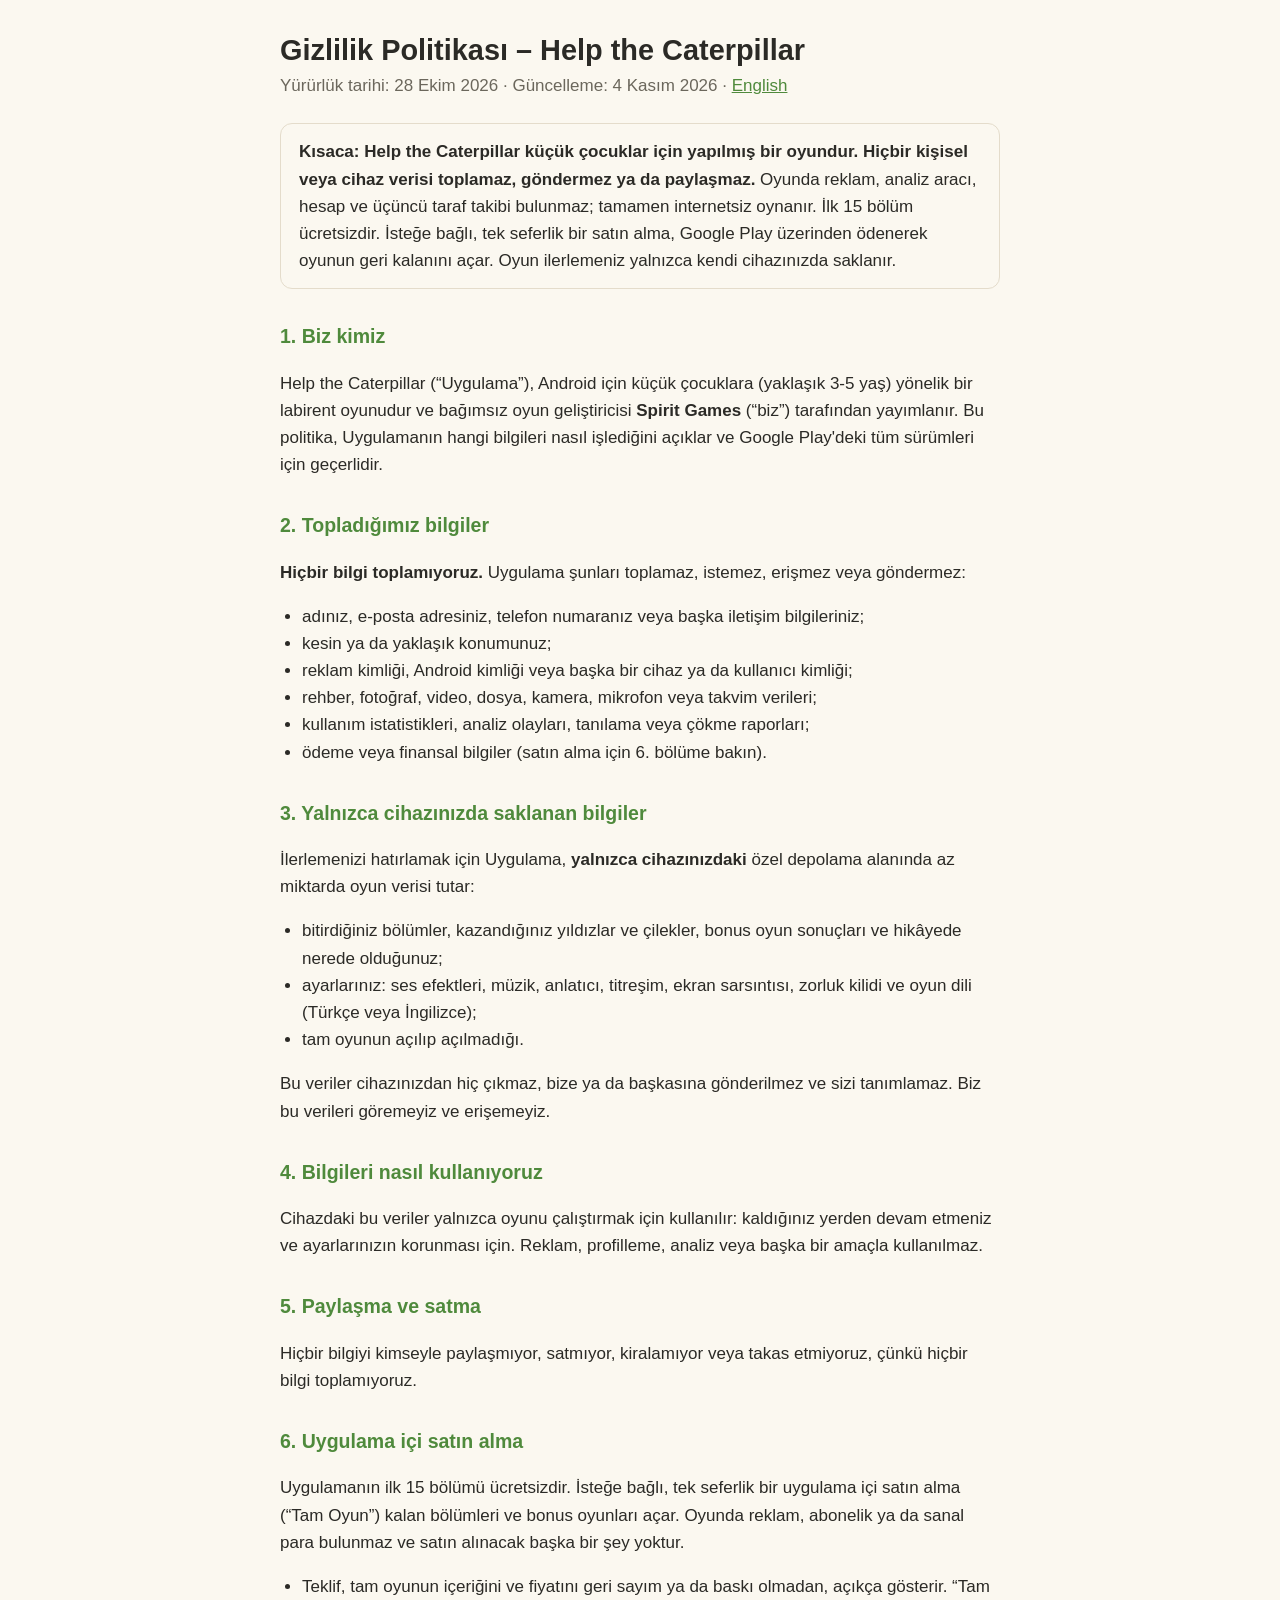
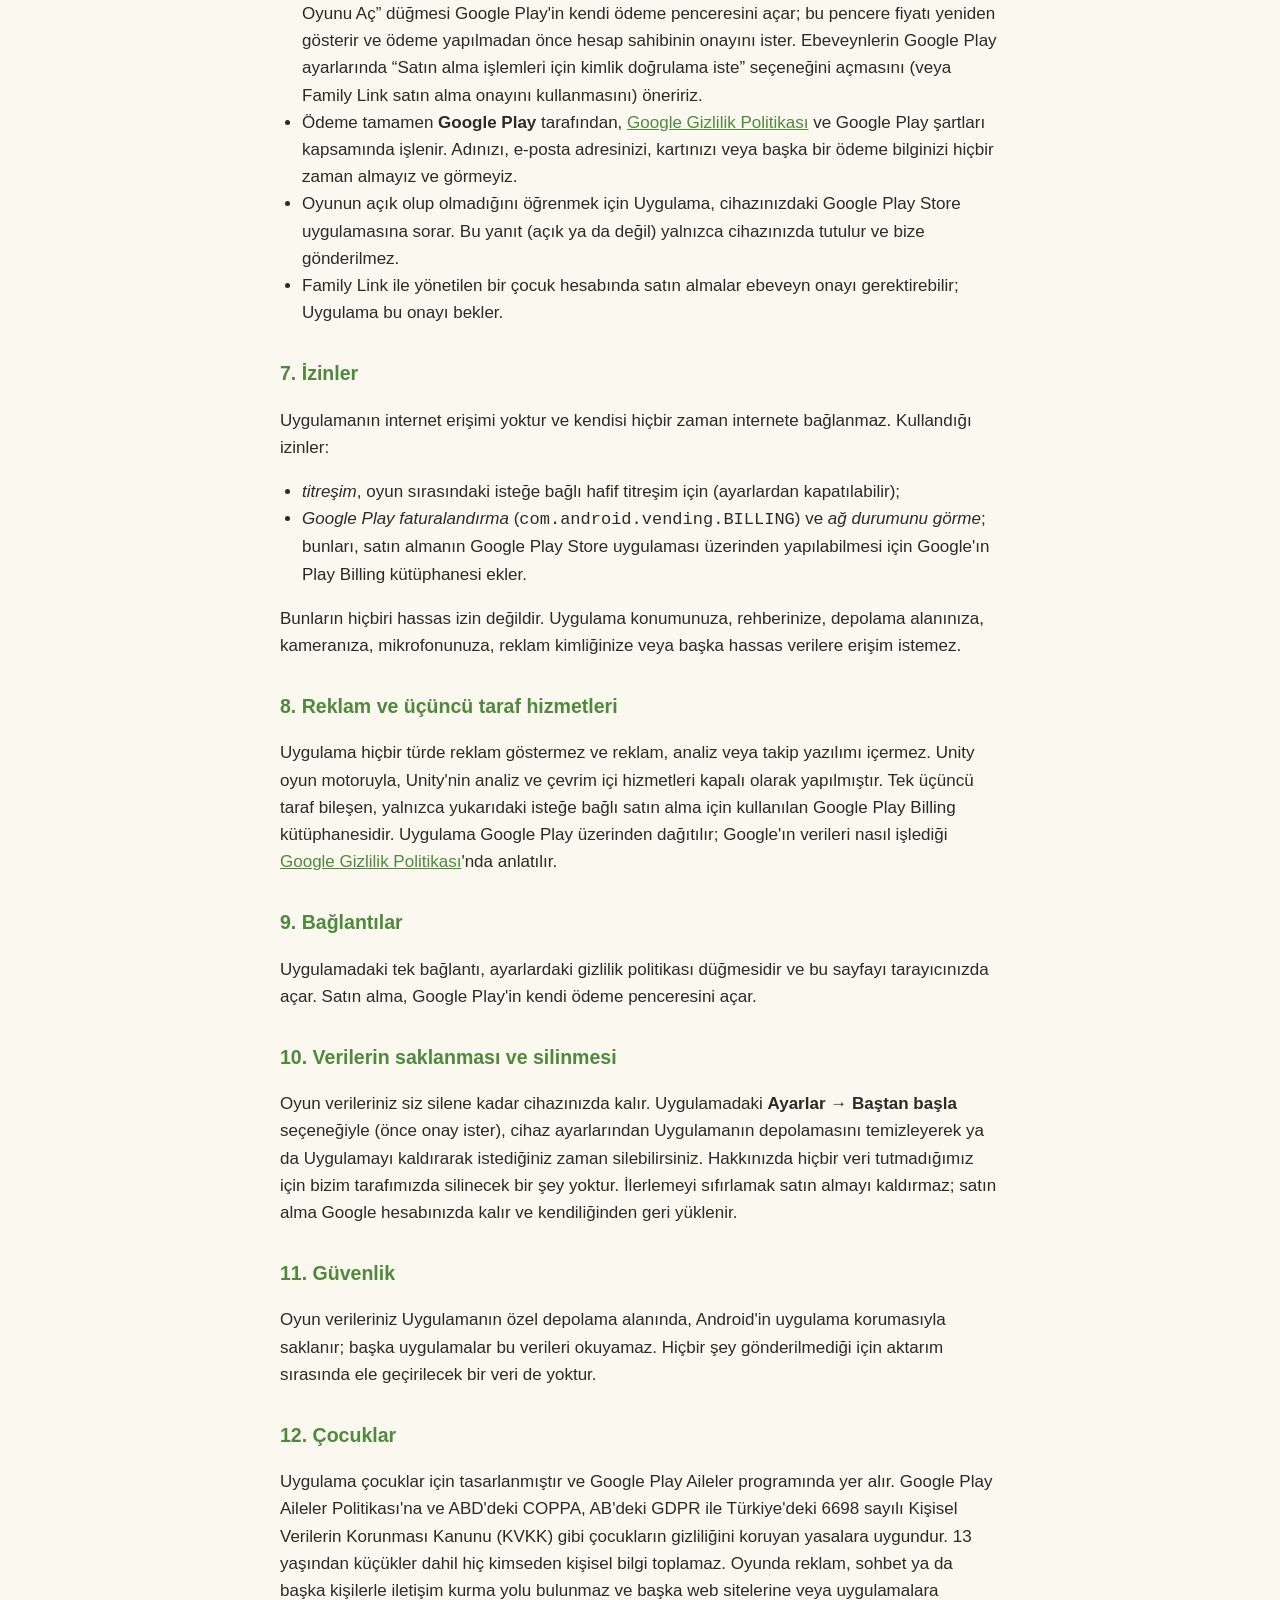
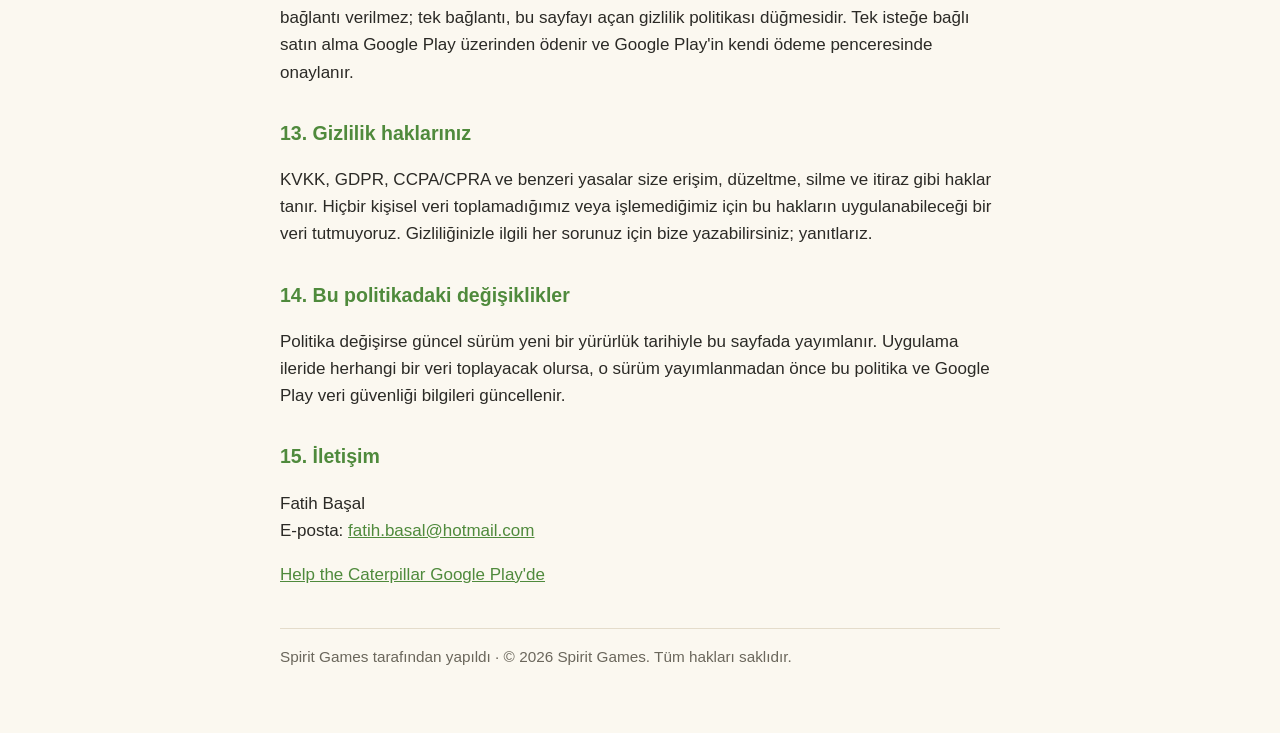
==== tr/index.html @ 826018d6 "Privacy policy: Turkish version (/tr/), game language setting, ages 3 to 5, search and share tags" ====
<!doctype html>
<html lang="tr">
<head>
<meta charset="utf-8">
<meta name="viewport" content="width=device-width, initial-scale=1">
<title>Gizlilik Politikası | Help the Caterpillar Labirent Oyunu</title>
<meta name="description" content="Help the Caterpillar gizlilik politikası: 3-5 yaş çocuklar için internetsiz labirent oyunu. Oyun kişisel veri toplamaz, reklam göstermez, hesap istemez.">
<link rel="canonical" href="https://fatihbasal.github.io/help-the-caterpillar/tr/">
<link rel="alternate" hreflang="en" href="https://fatihbasal.github.io/help-the-caterpillar/">
<link rel="alternate" hreflang="tr" href="https://fatihbasal.github.io/help-the-caterpillar/tr/">
<link rel="alternate" hreflang="x-default" href="https://fatihbasal.github.io/help-the-caterpillar/">
<meta property="og:type" content="website">
<meta property="og:locale" content="tr_TR">
<meta property="og:title" content="Help the Caterpillar: küçük çocuklar için sakin bir labirent oyunu">
<meta property="og:description" content="Tırtıl Pip'i bahçe labirentlerinde gezdir. Okul öncesi çocuklar için, internetsiz oynanır ve veri toplamaz.">
<meta property="og:url" content="https://fatihbasal.github.io/help-the-caterpillar/tr/">
<meta property="og:image" content="https://fatihbasal.github.io/help-the-caterpillar/og.png">
<meta name="twitter:card" content="summary_large_image">
<style>
  :root { --bg: #fbf8f0; --fg: #2b2a26; --soft: #6b675c; --line: #e4dccb; --accent: #4f8a3c; }
  @media (prefers-color-scheme: dark) {
    :root { --bg: #1c1d1a; --fg: #ece8dc; --soft: #a9a493; --line: #34352f; --accent: #8cc56f; }
  }
  body { margin: 0; background: var(--bg); color: var(--fg);
         font: 17px/1.6 -apple-system, "Segoe UI", Roboto, Helvetica, Arial, sans-serif; }
  main { max-width: 720px; margin: 0 auto; padding: 32px 16px 64px; }
  h1 { font-size: 1.7em; line-height: 1.25; margin: 0 0 4px; }
  h2 { font-size: 1.15em; margin: 32px 0 8px; color: var(--accent); }
  .meta { color: var(--soft); margin: 0 0 24px; }
  .summary { border: 1px solid var(--line); border-radius: 12px; padding: 14px 18px; }
  ul { padding-left: 22px; }
  a { color: var(--accent); }
  footer { margin-top: 40px; border-top: 1px solid var(--line); padding-top: 16px; color: var(--soft); font-size: 0.9em; }
</style>
</head>
<body>
<main>
  <h1>Gizlilik Politikası &ndash; Help the Caterpillar</h1>
  <p class="meta">Yürürlük tarihi: 28 Ekim 2026 &middot; Güncelleme: 4 Kasım 2026 &middot;
  <a href="../" hreflang="en" lang="en">English</a></p>

  <p class="summary"><strong>Kısaca: Help the Caterpillar küçük çocuklar için yapılmış bir oyundur.
  Hiçbir kişisel veya cihaz verisi toplamaz, göndermez ya da paylaşmaz.</strong> Oyunda reklam,
  analiz aracı, hesap ve üçüncü taraf takibi bulunmaz; tamamen internetsiz oynanır. İlk 15 bölüm
  ücretsizdir. İsteğe bağlı, tek seferlik bir satın alma, Google Play üzerinden ödenerek oyunun
  geri kalanını açar. Oyun ilerlemeniz yalnızca kendi cihazınızda saklanır.</p>

  <h2>1. Biz kimiz</h2>
  <p>Help the Caterpillar (&ldquo;Uygulama&rdquo;), Android için küçük çocuklara (yaklaşık 3-5 yaş)
  yönelik bir labirent oyunudur ve bağımsız oyun geliştiricisi <strong>Spirit Games</strong>
  (&ldquo;biz&rdquo;) tarafından yayımlanır. Bu politika, Uygulamanın hangi bilgileri nasıl
  işlediğini açıklar ve Google Play'deki tüm sürümleri için geçerlidir.</p>

  <h2>2. Topladığımız bilgiler</h2>
  <p><strong>Hiçbir bilgi toplamıyoruz.</strong> Uygulama şunları toplamaz, istemez, erişmez veya göndermez:</p>
  <ul>
    <li>adınız, e-posta adresiniz, telefon numaranız veya başka iletişim bilgileriniz;</li>
    <li>kesin ya da yaklaşık konumunuz;</li>
    <li>reklam kimliği, Android kimliği veya başka bir cihaz ya da kullanıcı kimliği;</li>
    <li>rehber, fotoğraf, video, dosya, kamera, mikrofon veya takvim verileri;</li>
    <li>kullanım istatistikleri, analiz olayları, tanılama veya çökme raporları;</li>
    <li>ödeme veya finansal bilgiler (satın alma için 6. bölüme bakın).</li>
  </ul>

  <h2>3. Yalnızca cihazınızda saklanan bilgiler</h2>
  <p>İlerlemenizi hatırlamak için Uygulama, <strong>yalnızca cihazınızdaki</strong> özel
  depolama alanında az miktarda oyun verisi tutar:</p>
  <ul>
    <li>bitirdiğiniz bölümler, kazandığınız yıldızlar ve çilekler, bonus oyun sonuçları ve hikâyede nerede olduğunuz;</li>
    <li>ayarlarınız: ses efektleri, müzik, anlatıcı, titreşim, ekran sarsıntısı, zorluk kilidi ve oyun dili (Türkçe veya İngilizce);</li>
    <li>tam oyunun açılıp açılmadığı.</li>
  </ul>
  <p>Bu veriler cihazınızdan hiç çıkmaz, bize ya da başkasına gönderilmez ve sizi tanımlamaz.
  Biz bu verileri göremeyiz ve erişemeyiz.</p>

  <h2>4. Bilgileri nasıl kullanıyoruz</h2>
  <p>Cihazdaki bu veriler yalnızca oyunu çalıştırmak için kullanılır: kaldığınız yerden devam
  etmeniz ve ayarlarınızın korunması için. Reklam, profilleme, analiz veya başka bir amaçla kullanılmaz.</p>

  <h2>5. Paylaşma ve satma</h2>
  <p>Hiçbir bilgiyi kimseyle paylaşmıyor, satmıyor, kiralamıyor veya takas etmiyoruz, çünkü hiçbir bilgi toplamıyoruz.</p>

  <h2>6. Uygulama içi satın alma</h2>
  <p>Uygulamanın ilk 15 bölümü ücretsizdir. İsteğe bağlı, tek seferlik bir uygulama içi satın alma
  (&ldquo;Tam Oyun&rdquo;) kalan bölümleri ve bonus oyunları açar. Oyunda reklam, abonelik ya da sanal
  para bulunmaz ve satın alınacak başka bir şey yoktur.</p>
  <ul>
    <li>Teklif, tam oyunun içeriğini ve fiyatını geri sayım ya da baskı olmadan, açıkça gösterir.
    &ldquo;Tam Oyunu Aç&rdquo; düğmesi Google Play'in kendi ödeme penceresini açar; bu pencere fiyatı
    yeniden gösterir ve ödeme yapılmadan önce hesap sahibinin onayını ister. Ebeveynlerin Google Play
    ayarlarında &ldquo;Satın alma işlemleri için kimlik doğrulama iste&rdquo; seçeneğini açmasını
    (veya Family Link satın alma onayını kullanmasını) öneririz.</li>
    <li>Ödeme tamamen <strong>Google Play</strong> tarafından,
    <a href="https://policies.google.com/privacy?hl=tr">Google Gizlilik Politikası</a> ve Google Play
    şartları kapsamında işlenir. Adınızı, e-posta adresinizi, kartınızı veya başka bir ödeme
    bilginizi hiçbir zaman almayız ve görmeyiz.</li>
    <li>Oyunun açık olup olmadığını öğrenmek için Uygulama, cihazınızdaki Google Play Store
    uygulamasına sorar. Bu yanıt (açık ya da değil) yalnızca cihazınızda tutulur ve bize gönderilmez.</li>
    <li>Family Link ile yönetilen bir çocuk hesabında satın almalar ebeveyn onayı gerektirebilir; Uygulama bu onayı bekler.</li>
  </ul>

  <h2>7. İzinler</h2>
  <p>Uygulamanın internet erişimi yoktur ve kendisi hiçbir zaman internete bağlanmaz. Kullandığı izinler:</p>
  <ul>
    <li><em>titreşim</em>, oyun sırasındaki isteğe bağlı hafif titreşim için (ayarlardan kapatılabilir);</li>
    <li><em>Google Play faturalandırma</em> (<code>com.android.vending.BILLING</code>) ve <em>ağ durumunu
    görme</em>; bunları, satın almanın Google Play Store uygulaması üzerinden yapılabilmesi için Google'ın
    Play Billing kütüphanesi ekler.</li>
  </ul>
  <p>Bunların hiçbiri hassas izin değildir. Uygulama konumunuza, rehberinize, depolama alanınıza,
  kameranıza, mikrofonunuza, reklam kimliğinize veya başka hassas verilere erişim istemez.</p>

  <h2>8. Reklam ve üçüncü taraf hizmetleri</h2>
  <p>Uygulama hiçbir türde reklam göstermez ve reklam, analiz veya takip yazılımı içermez. Unity oyun
  motoruyla, Unity'nin analiz ve çevrim içi hizmetleri kapalı olarak yapılmıştır. Tek üçüncü taraf
  bileşen, yalnızca yukarıdaki isteğe bağlı satın alma için kullanılan Google Play Billing
  kütüphanesidir. Uygulama Google Play üzerinden dağıtılır; Google'ın verileri nasıl işlediği
  <a href="https://policies.google.com/privacy?hl=tr">Google Gizlilik Politikası</a>'nda anlatılır.</p>

  <h2>9. Bağlantılar</h2>
  <p>Uygulamadaki tek bağlantı, ayarlardaki gizlilik politikası düğmesidir ve bu sayfayı tarayıcınızda
  açar. Satın alma, Google Play'in kendi ödeme penceresini açar.</p>

  <h2>10. Verilerin saklanması ve silinmesi</h2>
  <p>Oyun verileriniz siz silene kadar cihazınızda kalır. Uygulamadaki <strong>Ayarlar &rarr; Baştan
  başla</strong> seçeneğiyle (önce onay ister), cihaz ayarlarından Uygulamanın depolamasını temizleyerek
  ya da Uygulamayı kaldırarak istediğiniz zaman silebilirsiniz. Hakkınızda hiçbir veri tutmadığımız
  için bizim tarafımızda silinecek bir şey yoktur. İlerlemeyi sıfırlamak satın almayı kaldırmaz;
  satın alma Google hesabınızda kalır ve kendiliğinden geri yüklenir.</p>

  <h2>11. Güvenlik</h2>
  <p>Oyun verileriniz Uygulamanın özel depolama alanında, Android'in uygulama korumasıyla saklanır;
  başka uygulamalar bu verileri okuyamaz. Hiçbir şey gönderilmediği için aktarım sırasında ele
  geçirilecek bir veri de yoktur.</p>

  <h2>12. Çocuklar</h2>
  <p>Uygulama çocuklar için tasarlanmıştır ve Google Play Aileler programında yer alır. Google Play
  Aileler Politikası'na ve ABD'deki COPPA, AB'deki GDPR ile Türkiye'deki 6698 sayılı Kişisel Verilerin
  Korunması Kanunu (KVKK) gibi çocukların gizliliğini koruyan yasalara uygundur. 13 yaşından
  küçükler dahil hiç kimseden kişisel bilgi toplamaz. Oyunda reklam, sohbet ya da başka kişilerle
  iletişim kurma yolu bulunmaz ve başka web sitelerine veya uygulamalara bağlantı verilmez; tek
  bağlantı, bu sayfayı açan gizlilik politikası düğmesidir. Tek isteğe bağlı satın alma Google Play
  üzerinden ödenir ve Google Play'in kendi ödeme penceresinde onaylanır.</p>

  <h2>13. Gizlilik haklarınız</h2>
  <p>KVKK, GDPR, CCPA/CPRA ve benzeri yasalar size erişim, düzeltme, silme ve itiraz gibi haklar tanır.
  Hiçbir kişisel veri toplamadığımız veya işlemediğimiz için bu hakların uygulanabileceği bir veri
  tutmuyoruz. Gizliliğinizle ilgili her sorunuz için bize yazabilirsiniz; yanıtlarız.</p>

  <h2>14. Bu politikadaki değişiklikler</h2>
  <p>Politika değişirse güncel sürüm yeni bir yürürlük tarihiyle bu sayfada yayımlanır. Uygulama
  ileride herhangi bir veri toplayacak olursa, o sürüm yayımlanmadan önce bu politika ve Google Play
  veri güvenliği bilgileri güncellenir.</p>

  <h2>15. İletişim</h2>
  <p>Fatih Ba&#351;al<br>
  E-posta: <a href="mailto:fatih.basal@hotmail.com">fatih.basal@hotmail.com</a></p>

  <p><a href="https://play.google.com/store/apps/details?id=com.caterpillar.labirent&amp;hl=tr">Help the Caterpillar Google Play'de</a></p>

  <footer>Spirit Games tarafından yapıldı &middot; &copy; 2026 Spirit Games. Tüm hakları saklıdır.</footer>
</main>
</body>
</html>
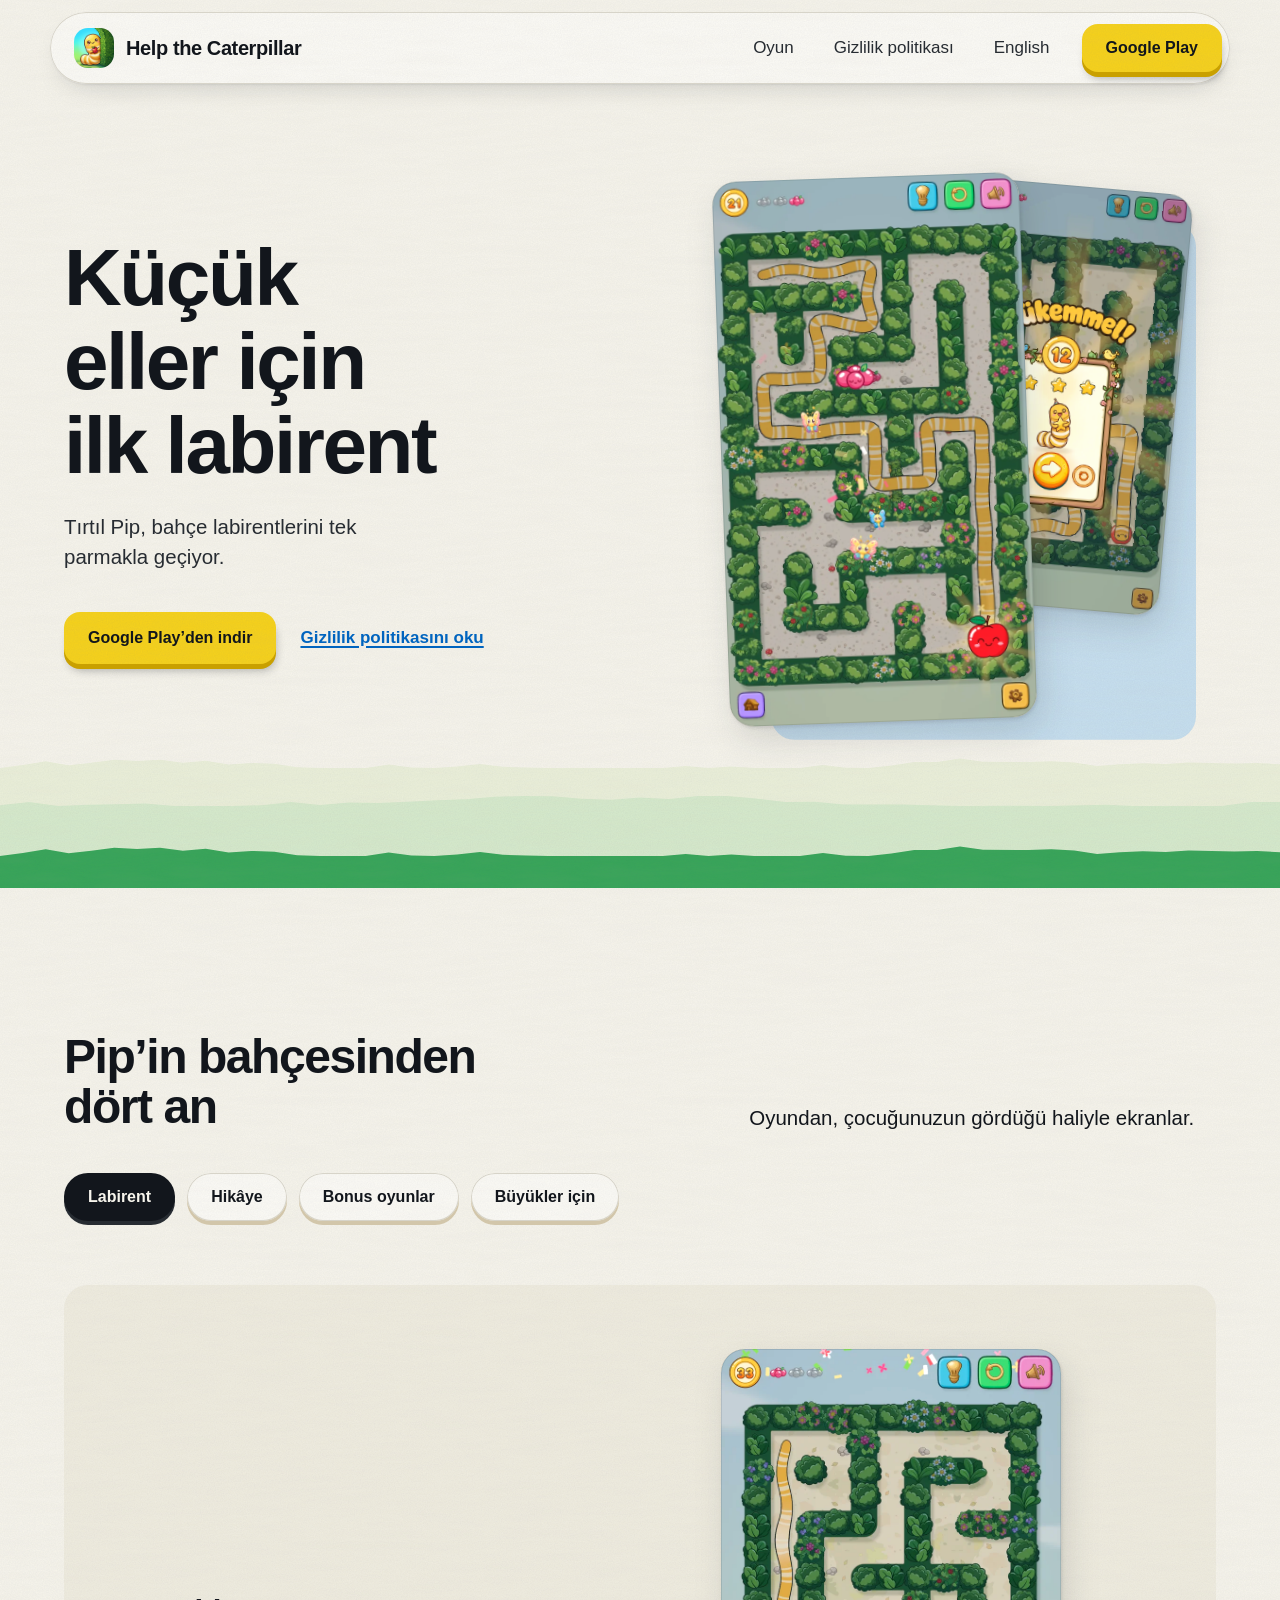
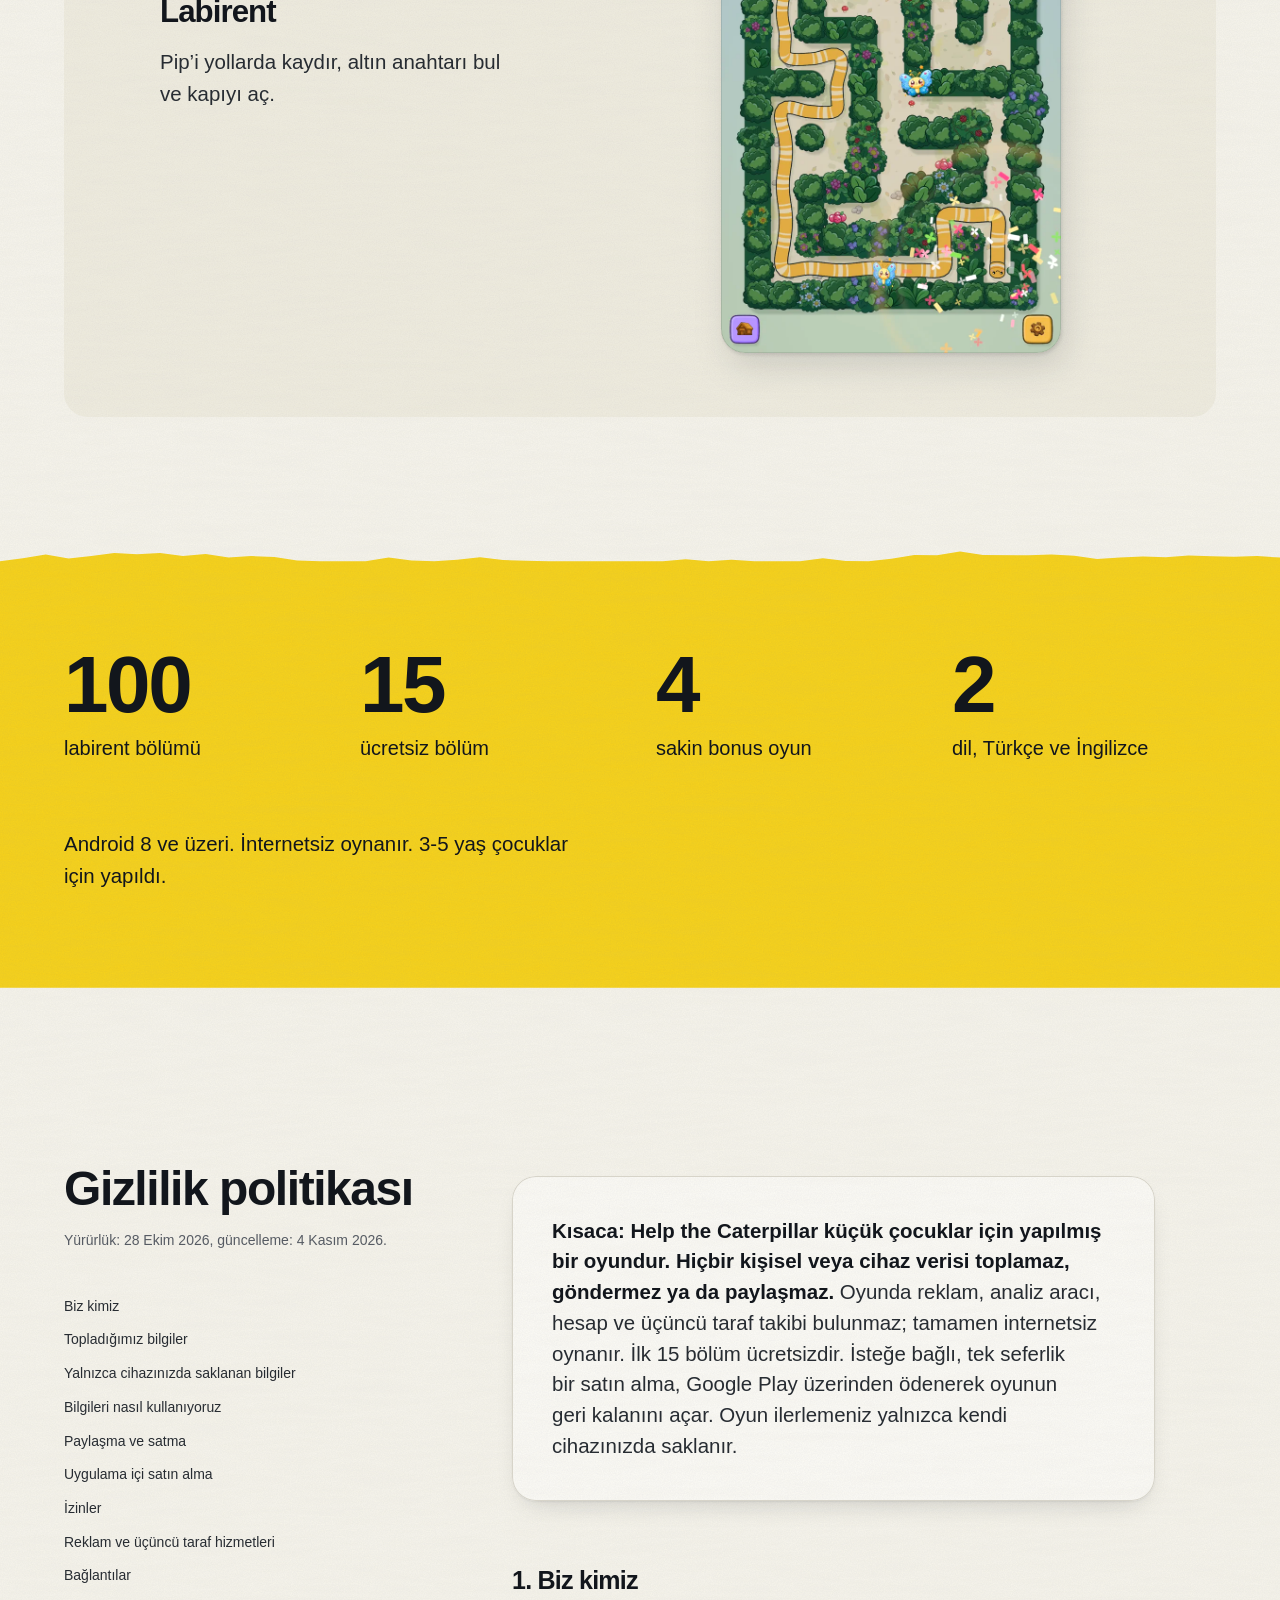
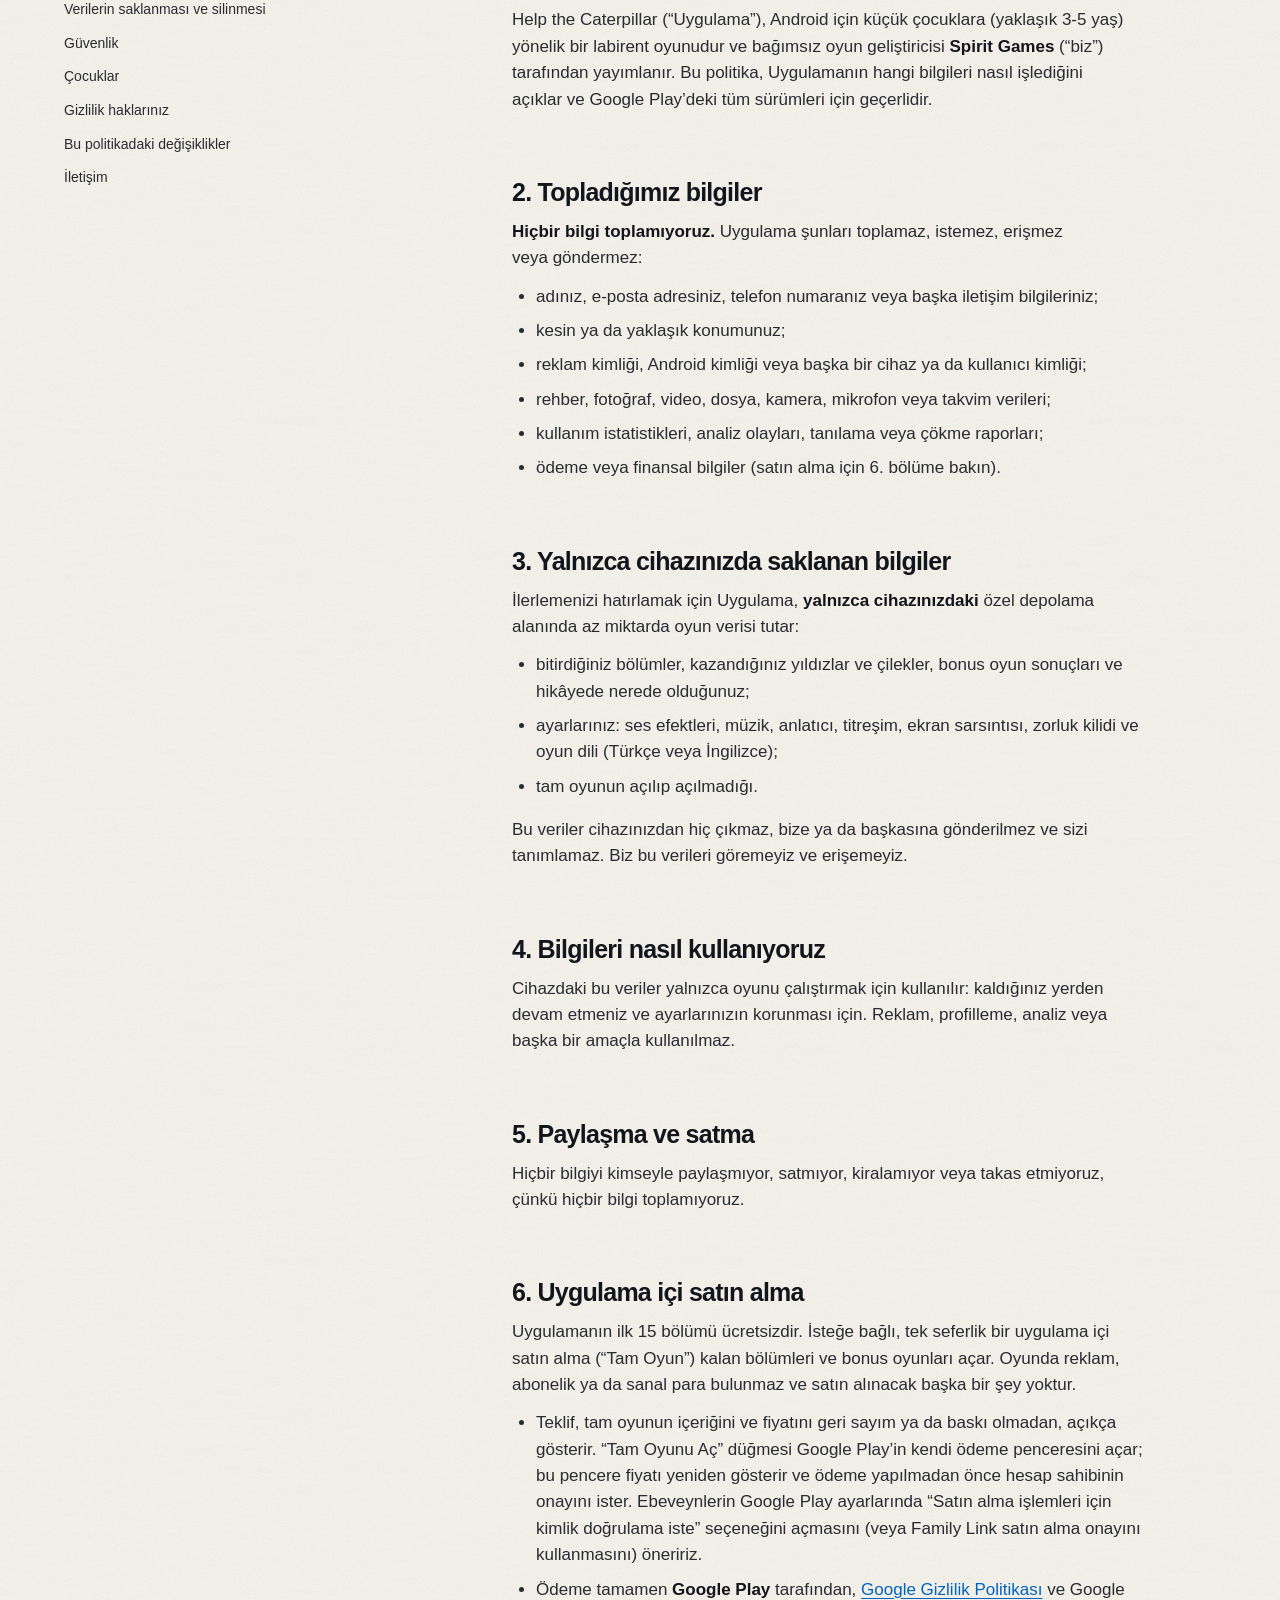
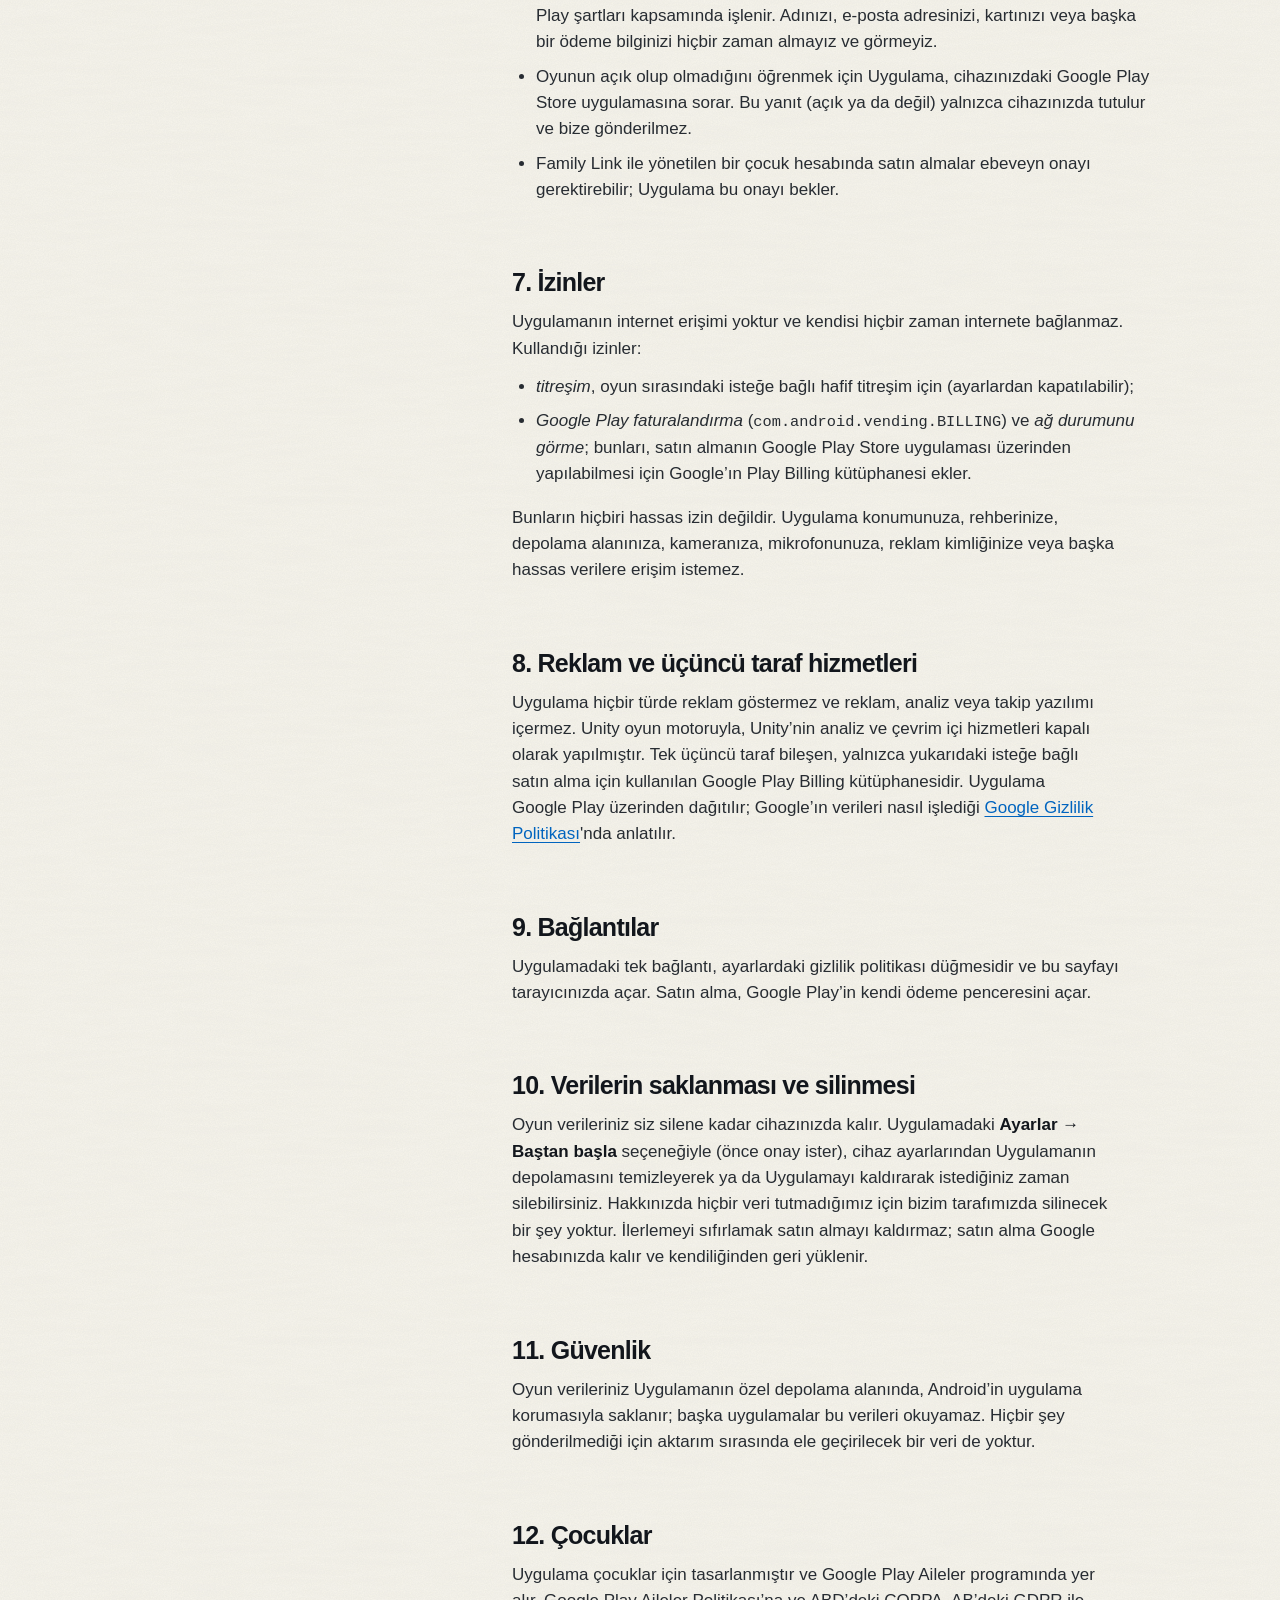
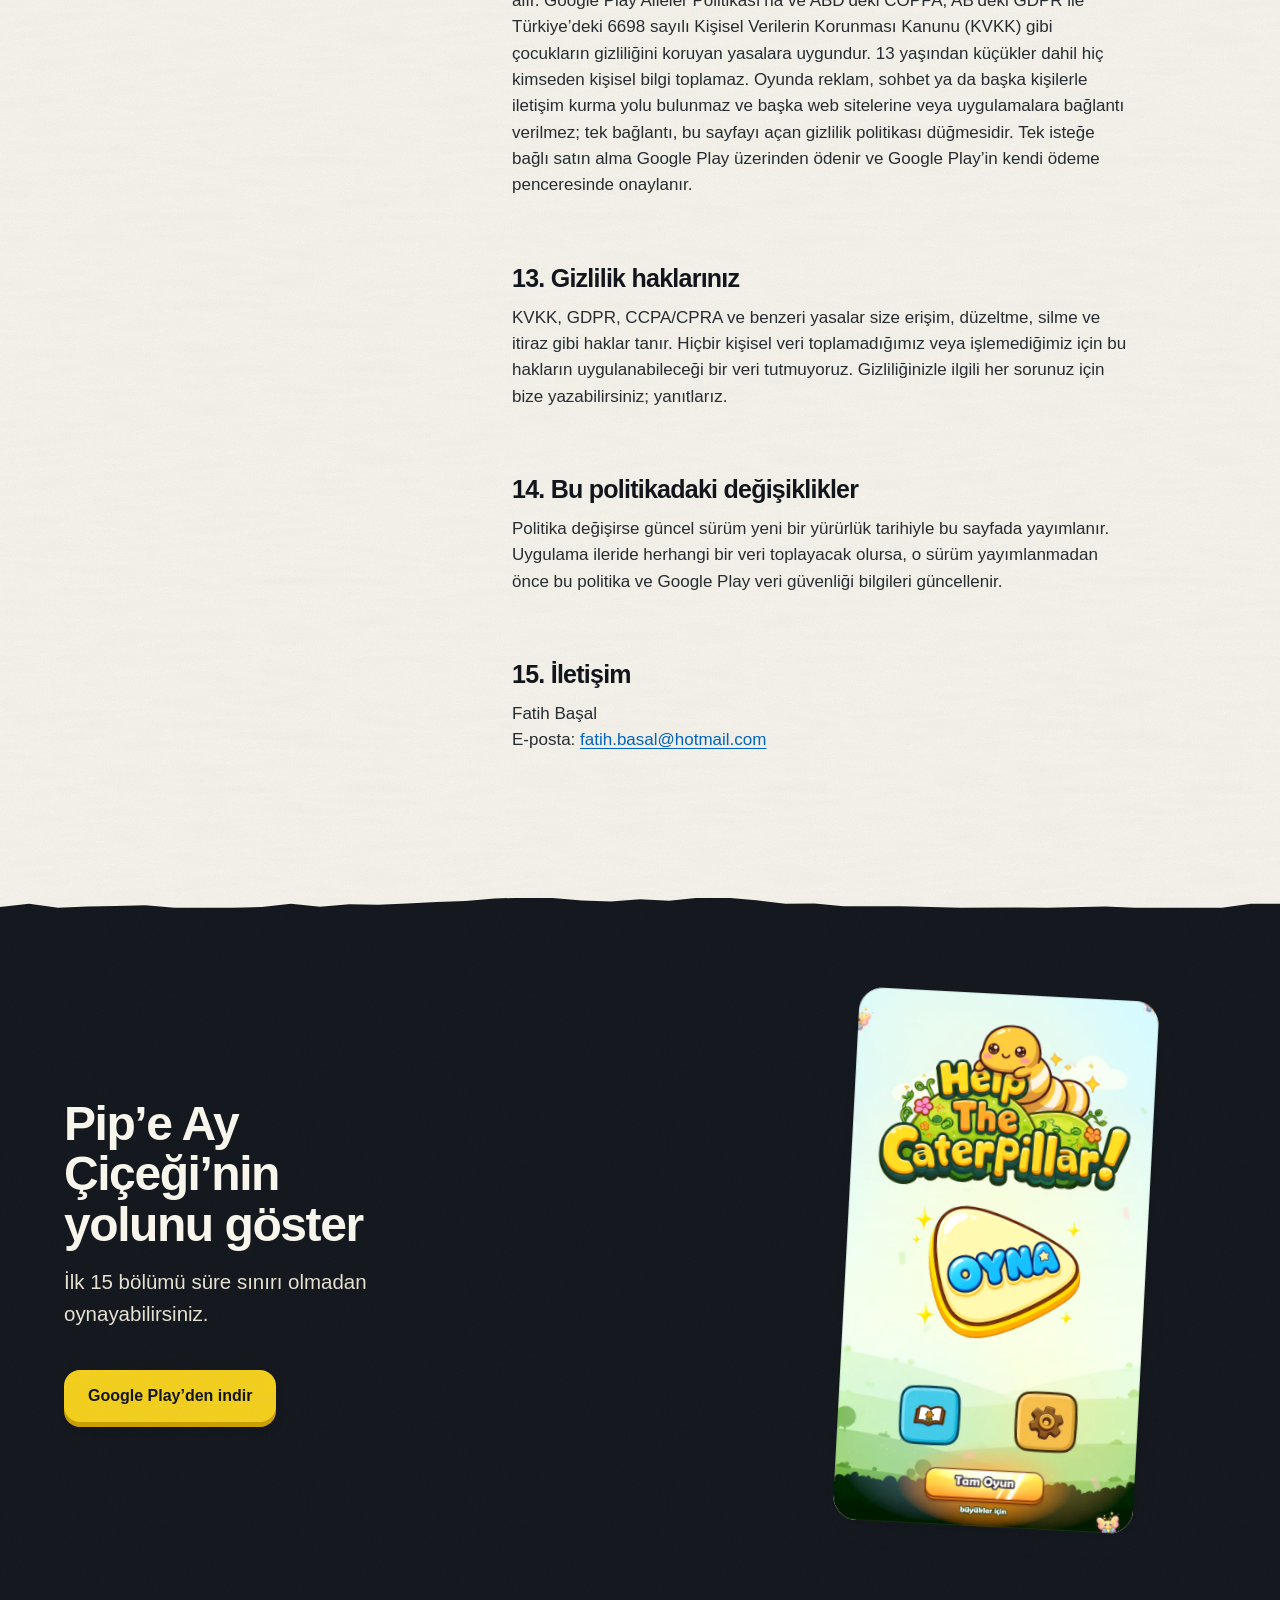
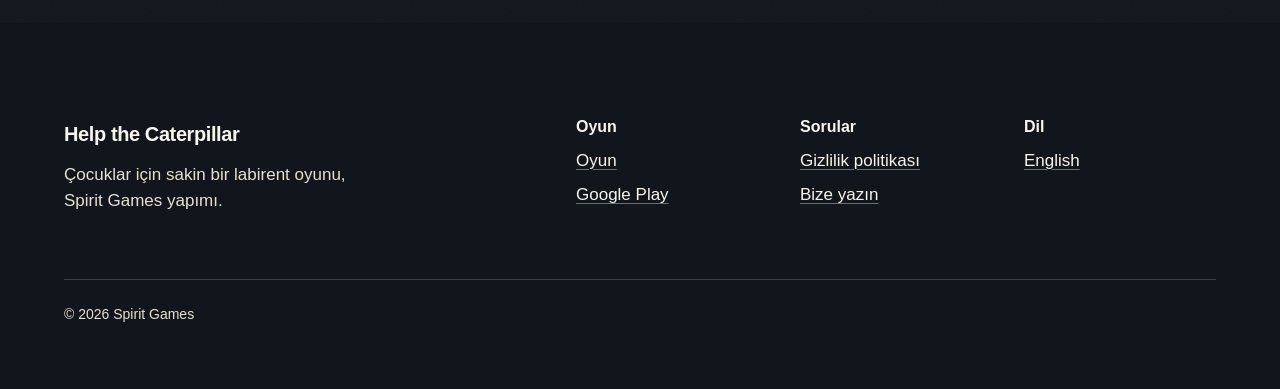
==== commit ae33b689: "Site: game homepage with the full privacy policy, Hum design (Hallmark), real screenshots, English a" ====
--- a/tr/index.html
+++ b/tr/index.html
@@ -3,8 +3,8 @@
 <head>
 <meta charset="utf-8">
 <meta name="viewport" content="width=device-width, initial-scale=1">
-<title>Gizlilik Politikası | Help the Caterpillar Labirent Oyunu</title>
-<meta name="description" content="Help the Caterpillar gizlilik politikası: 3-5 yaş çocuklar için internetsiz labirent oyunu. Oyun kişisel veri toplamaz, reklam göstermez, hesap istemez.">
+<title>Help the Caterpillar Labirent Oyunu | Gizlilik Politikası</title>
+<meta name="description" content="Help the Caterpillar, 3-5 yaş çocuklar için internetsiz labirent oyunu. Gizlilik politikası: kişisel veri toplamaz, reklam göstermez, hesap istemez.">
 <link rel="canonical" href="https://fatihbasal.github.io/help-the-caterpillar/tr/">
 <link rel="alternate" hreflang="en" href="https://fatihbasal.github.io/help-the-caterpillar/">
 <link rel="alternate" hreflang="tr" href="https://fatihbasal.github.io/help-the-caterpillar/tr/">
@@ -12,47 +12,106 @@
 <meta property="og:type" content="website">
 <meta property="og:locale" content="tr_TR">
 <meta property="og:title" content="Help the Caterpillar: küçük çocuklar için sakin bir labirent oyunu">
-<meta property="og:description" content="Tırtıl Pip'i bahçe labirentlerinde gezdir. Okul öncesi çocuklar için, internetsiz oynanır ve veri toplamaz.">
+<meta property="og:description" content="Tırtıl Pip’i bahçe labirentlerinde gezdir. Okul öncesi çocuklar için, internetsiz oynanır ve veri toplamaz.">
 <meta property="og:url" content="https://fatihbasal.github.io/help-the-caterpillar/tr/">
 <meta property="og:image" content="https://fatihbasal.github.io/help-the-caterpillar/og.png">
 <meta name="twitter:card" content="summary_large_image">
-<style>
-  :root { --bg: #fbf8f0; --fg: #2b2a26; --soft: #6b675c; --line: #e4dccb; --accent: #4f8a3c; }
-  @media (prefers-color-scheme: dark) {
-    :root { --bg: #1c1d1a; --fg: #ece8dc; --soft: #a9a493; --line: #34352f; --accent: #8cc56f; }
-  }
-  body { margin: 0; background: var(--bg); color: var(--fg);
-         font: 17px/1.6 -apple-system, "Segoe UI", Roboto, Helvetica, Arial, sans-serif; }
-  main { max-width: 720px; margin: 0 auto; padding: 32px 16px 64px; }
-  h1 { font-size: 1.7em; line-height: 1.25; margin: 0 0 4px; }
-  h2 { font-size: 1.15em; margin: 32px 0 8px; color: var(--accent); }
-  .meta { color: var(--soft); margin: 0 0 24px; }
-  .summary { border: 1px solid var(--line); border-radius: 12px; padding: 14px 18px; }
-  ul { padding-left: 22px; }
-  a { color: var(--accent); }
-  footer { margin-top: 40px; border-top: 1px solid var(--line); padding-top: 16px; color: var(--soft); font-size: 0.9em; }
-</style>
+<link rel="icon" href="../img/icon.png">
+<link rel="preconnect" href="https://api.fontshare.com" crossorigin>
+<link href="https://api.fontshare.com/v2/css?f[]=chillax@500,600&amp;display=swap" rel="stylesheet">
+<link rel="stylesheet" href="../site.css">
+<script>document.documentElement.classList.add('js')</script>
+<script type="application/ld+json">
+{"@context":"https://schema.org","@type":"MobileApplication","name":"Help the Caterpillar","operatingSystem":"ANDROID","applicationCategory":"GameApplication","inLanguage":["en","tr"],"description":"A gentle maze game for kids aged 3 to 5. Guide Pip the caterpillar through cozy garden mazes.","url":"https://play.google.com/store/apps/details?id=com.caterpillar.labirent","image":"https://fatihbasal.github.io/help-the-caterpillar/og.png","author":{"@type":"Organization","name":"Spirit Games"},"offers":{"@type":"Offer","price":"0","priceCurrency":"USD"}}
+</script>
 </head>
 <body>
-<main>
-  <h1>Gizlilik Politikası &ndash; Help the Caterpillar</h1>
-  <p class="meta">Yürürlük tarihi: 28 Ekim 2026 &middot; Güncelleme: 4 Kasım 2026 &middot;
-  <a href="../" hreflang="en" lang="en">English</a></p>
-
-  <p class="summary"><strong>Kısaca: Help the Caterpillar küçük çocuklar için yapılmış bir oyundur.
+<a class="visually-hidden skip" href="#privacy">Gizlilik politikasına geç</a>
+<header class="nav">
+  <div class="nav__in">
+    <a class="wordmark" href="#top"><img src="../img/icon.png" width="40" height="40" alt=""><span>Help the Caterpillar</span></a>
+    <ul class="nav__links">
+      <li><a href="#game">Oyun</a></li>
+      <li><a href="#privacy">Gizlilik politikası</a></li>
+      <li><a href="../" hreflang="en" lang="en">English</a></li>
+    </ul>
+    <a class="btn btn--primary" href="https://play.google.com/store/apps/details?id=com.caterpillar.labirent&amp;hl=tr">Google Play</a>
+  </div>
+</header>
+<main id="top">
+  <section class="hero">
+    <div class="container hero__grid">
+      <div>
+        <h1>Küçük eller için ilk labirent</h1>
+        <p class="lead">Tırtıl Pip, bahçe labirentlerini tek parmakla geçiyor.</p>
+        <div class="hero__actions">
+          <a class="btn btn--primary" href="https://play.google.com/store/apps/details?id=com.caterpillar.labirent&amp;hl=tr">Google Play’den indir</a>
+          <a class="textlink" href="#privacy">Gizlilik politikasını oku</a>
+        </div>
+      </div>
+      <div class="stage">
+        <span class="stage__mat" aria-hidden="true"></span>
+        <figure class="sheet sheet--back" data-slot="hero-back" data-kind="product"><img src="../img/tr/win.webp" width="720" height="1280" alt="Üç yıldızlı bölüm sonu kartı"></figure>
+        <figure class="sheet sheet--main" data-slot="hero" data-kind="product"><img src="../img/tr/maze.webp" width="720" height="1280" alt="Telefonda oyun: tırtıl Pip bahçe labirentinin ortasında, yolda çilekler ve elma" fetchpriority="high"></figure>
+      </div>
+    </div>
+    <div class="ground" aria-hidden="true"><i class="g1"></i><i class="g2"></i><i class="g3"></i></div>
+  </section>
+
+  <section class="section" id="game">
+    <div class="container">
+      <div class="game__head"><h2>Pip’in bahçesinden dört an</h2><p class="lead">Oyundan, çocuğunuzun gördüğü haliyle ekranlar.</p></div>
+      <div class="switch" data-switch>
+        <div class="tabs" role="tablist" aria-label="Oyundan anlar"><button class="tab" role="tab" id="tab-gates" aria-controls="panel-gates" aria-selected="true">Labirent</button><button class="tab" role="tab" id="tab-story" aria-controls="panel-story" aria-selected="false" tabindex="-1">Hikâye</button><button class="tab" role="tab" id="tab-bonus" aria-controls="panel-bonus" aria-selected="false" tabindex="-1">Bonus oyunlar</button><button class="tab" role="tab" id="tab-grownups" aria-controls="panel-grownups" aria-selected="false" tabindex="-1">Büyükler için</button></div>
+        <div class="panels">
+      <section class="panel" role="tabpanel" id="panel-gates" aria-labelledby="tab-gates">
+        <div class="panel__text"><h3>Labirent</h3><p>Pip’i yollarda kaydır, altın anahtarı bul ve kapıyı aç.</p></div>
+        <figure class="sheet" data-slot="gates" data-kind="product"><img src="../img/tr/gates.webp" width="720" height="1280" alt="Yolda anahtar ve kapalı kapı olan uzun bir bahçe labirenti" loading="lazy"></figure>
+      </section>
+      <section class="panel" role="tabpanel" id="panel-story" aria-labelledby="tab-story" data-later>
+        <div class="panel__text"><h3>Hikâye</h3><p>Her on bölümde bir, resimli bir hikâye sesli okunur.</p></div>
+        <figure class="sheet" data-slot="story" data-kind="product"><img src="../img/tr/story.webp" width="720" height="1280" alt="Ay Çiçeği hikâyesinden bir sayfa, tahta tabelada Pip" loading="lazy"></figure>
+      </section>
+      <section class="panel" role="tabpanel" id="panel-bonus" aria-labelledby="tab-bonus" data-later>
+        <div class="panel__text"><h3>Bonus oyunlar</h3><p>Her beş bölümde eşleştirme, saklambaç ya da kelebek kovalama.</p></div>
+        <figure class="sheet" data-slot="bonus" data-kind="product"><img src="../img/tr/bonus.webp" width="720" height="1280" alt="Eşini bul bonus oyunu" loading="lazy"></figure>
+      </section>
+      <section class="panel" role="tabpanel" id="panel-grownups" aria-labelledby="tab-grownups" data-later>
+        <div class="panel__text"><h3>Büyükler için</h3><p>Ses, anlatıcı, dil ve boyut kilidi tek bir ayar kartında.</p></div>
+        <figure class="sheet" data-slot="grownups" data-kind="product"><img src="../img/tr/grownups.webp" width="720" height="1280" alt="Ses, müzik, anlatıcı, dil ve boyut kilidi ayarları" loading="lazy"></figure>
+      </section>
+        </div>
+      </div>
+    </div>
+  </section>
+
+  <section class="field" aria-label="Android 8 ve üzeri. İnternetsiz oynanır. 3-5 yaş çocuklar için yapıldı.">
+    <div class="container">
+      <dl class="figures"><div><dt>labirent bölümü</dt><dd>100</dd></div><div><dt>ücretsiz bölüm</dt><dd>15</dd></div><div><dt>sakin bonus oyun</dt><dd>4</dd></div><div><dt>dil, Türkçe ve İngilizce</dt><dd>2</dd></div></dl>
+      <p class="field__note">Android 8 ve üzeri. İnternetsiz oynanır. 3-5 yaş çocuklar için yapıldı.</p>
+    </div>
+  </section>
+
+  <section class="policy" id="privacy">
+    <div class="container policy__grid">
+      <div class="policy__side">
+        <h2>Gizlilik politikası</h2>
+        <p class="policy__meta">Yürürlük: 28 Ekim 2026, güncelleme: 4 Kasım 2026.</p>
+        <nav aria-label="Gizlilik politikasının bölümleri"><ol class="toc"><li><a href="#p1">Biz kimiz</a></li><li><a href="#p2">Topladığımız bilgiler</a></li><li><a href="#p3">Yalnızca cihazınızda saklanan bilgiler</a></li><li><a href="#p4">Bilgileri nasıl kullanıyoruz</a></li><li><a href="#p5">Paylaşma ve satma</a></li><li><a href="#p6">Uygulama içi satın alma</a></li><li><a href="#p7">İzinler</a></li><li><a href="#p8">Reklam ve üçüncü taraf hizmetleri</a></li><li><a href="#p9">Bağlantılar</a></li><li><a href="#p10">Verilerin saklanması ve silinmesi</a></li><li><a href="#p11">Güvenlik</a></li><li><a href="#p12">Çocuklar</a></li><li><a href="#p13">Gizlilik haklarınız</a></li><li><a href="#p14">Bu politikadaki değişiklikler</a></li><li><a href="#p15">İletişim</a></li></ol></nav>
+      </div>
+      <article class="doc">
+        <p class="doc__summary"><strong>Kısaca: Help the Caterpillar küçük çocuklar için yapılmış bir oyundur.
   Hiçbir kişisel veya cihaz verisi toplamaz, göndermez ya da paylaşmaz.</strong> Oyunda reklam,
   analiz aracı, hesap ve üçüncü taraf takibi bulunmaz; tamamen internetsiz oynanır. İlk 15 bölüm
   ücretsizdir. İsteğe bağlı, tek seferlik bir satın alma, Google Play üzerinden ödenerek oyunun
   geri kalanını açar. Oyun ilerlemeniz yalnızca kendi cihazınızda saklanır.</p>
-
-  <h2>1. Biz kimiz</h2>
-  <p>Help the Caterpillar (&ldquo;Uygulama&rdquo;), Android için küçük çocuklara (yaklaşık 3-5 yaş)
+        <h3 id="p1">1. Biz kimiz</h3>
+        <p>Help the Caterpillar (&ldquo;Uygulama&rdquo;), Android için küçük çocuklara (yaklaşık 3-5 yaş)
   yönelik bir labirent oyunudur ve bağımsız oyun geliştiricisi <strong>Spirit Games</strong>
   (&ldquo;biz&rdquo;) tarafından yayımlanır. Bu politika, Uygulamanın hangi bilgileri nasıl
-  işlediğini açıklar ve Google Play'deki tüm sürümleri için geçerlidir.</p>
-
-  <h2>2. Topladığımız bilgiler</h2>
-  <p><strong>Hiçbir bilgi toplamıyoruz.</strong> Uygulama şunları toplamaz, istemez, erişmez veya göndermez:</p>
+  işlediğini açıklar ve Google Play’deki tüm sürümleri için geçerlidir.</p>
+        <h3 id="p2">2. Topladığımız bilgiler</h3>
+        <p><strong>Hiçbir bilgi toplamıyoruz.</strong> Uygulama şunları toplamaz, istemez, erişmez veya göndermez:</p>
   <ul>
     <li>adınız, e-posta adresiniz, telefon numaranız veya başka iletişim bilgileriniz;</li>
     <li>kesin ya da yaklaşık konumunuz;</li>
@@ -61,9 +120,8 @@
     <li>kullanım istatistikleri, analiz olayları, tanılama veya çökme raporları;</li>
     <li>ödeme veya finansal bilgiler (satın alma için 6. bölüme bakın).</li>
   </ul>
-
-  <h2>3. Yalnızca cihazınızda saklanan bilgiler</h2>
-  <p>İlerlemenizi hatırlamak için Uygulama, <strong>yalnızca cihazınızdaki</strong> özel
+        <h3 id="p3">3. Yalnızca cihazınızda saklanan bilgiler</h3>
+        <p>İlerlemenizi hatırlamak için Uygulama, <strong>yalnızca cihazınızdaki</strong> özel
   depolama alanında az miktarda oyun verisi tutar:</p>
   <ul>
     <li>bitirdiğiniz bölümler, kazandığınız yıldızlar ve çilekler, bonus oyun sonuçları ve hikâyede nerede olduğunuz;</li>
@@ -72,21 +130,18 @@
   </ul>
   <p>Bu veriler cihazınızdan hiç çıkmaz, bize ya da başkasına gönderilmez ve sizi tanımlamaz.
   Biz bu verileri göremeyiz ve erişemeyiz.</p>
-
-  <h2>4. Bilgileri nasıl kullanıyoruz</h2>
-  <p>Cihazdaki bu veriler yalnızca oyunu çalıştırmak için kullanılır: kaldığınız yerden devam
+        <h3 id="p4">4. Bilgileri nasıl kullanıyoruz</h3>
+        <p>Cihazdaki bu veriler yalnızca oyunu çalıştırmak için kullanılır: kaldığınız yerden devam
   etmeniz ve ayarlarınızın korunması için. Reklam, profilleme, analiz veya başka bir amaçla kullanılmaz.</p>
-
-  <h2>5. Paylaşma ve satma</h2>
-  <p>Hiçbir bilgiyi kimseyle paylaşmıyor, satmıyor, kiralamıyor veya takas etmiyoruz, çünkü hiçbir bilgi toplamıyoruz.</p>
-
-  <h2>6. Uygulama içi satın alma</h2>
-  <p>Uygulamanın ilk 15 bölümü ücretsizdir. İsteğe bağlı, tek seferlik bir uygulama içi satın alma
+        <h3 id="p5">5. Paylaşma ve satma</h3>
+        <p>Hiçbir bilgiyi kimseyle paylaşmıyor, satmıyor, kiralamıyor veya takas etmiyoruz, çünkü hiçbir bilgi toplamıyoruz.</p>
+        <h3 id="p6">6. Uygulama içi satın alma</h3>
+        <p>Uygulamanın ilk 15 bölümü ücretsizdir. İsteğe bağlı, tek seferlik bir uygulama içi satın alma
   (&ldquo;Tam Oyun&rdquo;) kalan bölümleri ve bonus oyunları açar. Oyunda reklam, abonelik ya da sanal
   para bulunmaz ve satın alınacak başka bir şey yoktur.</p>
   <ul>
     <li>Teklif, tam oyunun içeriğini ve fiyatını geri sayım ya da baskı olmadan, açıkça gösterir.
-    &ldquo;Tam Oyunu Aç&rdquo; düğmesi Google Play'in kendi ödeme penceresini açar; bu pencere fiyatı
+    &ldquo;Tam Oyunu Aç&rdquo; düğmesi Google Play’in kendi ödeme penceresini açar; bu pencere fiyatı
     yeniden gösterir ve ödeme yapılmadan önce hesap sahibinin onayını ister. Ebeveynlerin Google Play
     ayarlarında &ldquo;Satın alma işlemleri için kimlik doğrulama iste&rdquo; seçeneğini açmasını
     (veya Family Link satın alma onayını kullanmasını) öneririz.</li>
@@ -98,67 +153,96 @@
     uygulamasına sorar. Bu yanıt (açık ya da değil) yalnızca cihazınızda tutulur ve bize gönderilmez.</li>
     <li>Family Link ile yönetilen bir çocuk hesabında satın almalar ebeveyn onayı gerektirebilir; Uygulama bu onayı bekler.</li>
   </ul>
-
-  <h2>7. İzinler</h2>
-  <p>Uygulamanın internet erişimi yoktur ve kendisi hiçbir zaman internete bağlanmaz. Kullandığı izinler:</p>
+        <h3 id="p7">7. İzinler</h3>
+        <p>Uygulamanın internet erişimi yoktur ve kendisi hiçbir zaman internete bağlanmaz. Kullandığı izinler:</p>
   <ul>
     <li><em>titreşim</em>, oyun sırasındaki isteğe bağlı hafif titreşim için (ayarlardan kapatılabilir);</li>
     <li><em>Google Play faturalandırma</em> (<code>com.android.vending.BILLING</code>) ve <em>ağ durumunu
-    görme</em>; bunları, satın almanın Google Play Store uygulaması üzerinden yapılabilmesi için Google'ın
+    görme</em>; bunları, satın almanın Google Play Store uygulaması üzerinden yapılabilmesi için Google’ın
     Play Billing kütüphanesi ekler.</li>
   </ul>
   <p>Bunların hiçbiri hassas izin değildir. Uygulama konumunuza, rehberinize, depolama alanınıza,
   kameranıza, mikrofonunuza, reklam kimliğinize veya başka hassas verilere erişim istemez.</p>
-
-  <h2>8. Reklam ve üçüncü taraf hizmetleri</h2>
-  <p>Uygulama hiçbir türde reklam göstermez ve reklam, analiz veya takip yazılımı içermez. Unity oyun
-  motoruyla, Unity'nin analiz ve çevrim içi hizmetleri kapalı olarak yapılmıştır. Tek üçüncü taraf
+        <h3 id="p8">8. Reklam ve üçüncü taraf hizmetleri</h3>
+        <p>Uygulama hiçbir türde reklam göstermez ve reklam, analiz veya takip yazılımı içermez. Unity oyun
+  motoruyla, Unity’nin analiz ve çevrim içi hizmetleri kapalı olarak yapılmıştır. Tek üçüncü taraf
   bileşen, yalnızca yukarıdaki isteğe bağlı satın alma için kullanılan Google Play Billing
-  kütüphanesidir. Uygulama Google Play üzerinden dağıtılır; Google'ın verileri nasıl işlediği
+  kütüphanesidir. Uygulama Google Play üzerinden dağıtılır; Google’ın verileri nasıl işlediği
   <a href="https://policies.google.com/privacy?hl=tr">Google Gizlilik Politikası</a>'nda anlatılır.</p>
-
-  <h2>9. Bağlantılar</h2>
-  <p>Uygulamadaki tek bağlantı, ayarlardaki gizlilik politikası düğmesidir ve bu sayfayı tarayıcınızda
-  açar. Satın alma, Google Play'in kendi ödeme penceresini açar.</p>
-
-  <h2>10. Verilerin saklanması ve silinmesi</h2>
-  <p>Oyun verileriniz siz silene kadar cihazınızda kalır. Uygulamadaki <strong>Ayarlar &rarr; Baştan
+        <h3 id="p9">9. Bağlantılar</h3>
+        <p>Uygulamadaki tek bağlantı, ayarlardaki gizlilik politikası düğmesidir ve bu sayfayı tarayıcınızda
+  açar. Satın alma, Google Play’in kendi ödeme penceresini açar.</p>
+        <h3 id="p10">10. Verilerin saklanması ve silinmesi</h3>
+        <p>Oyun verileriniz siz silene kadar cihazınızda kalır. Uygulamadaki <strong>Ayarlar &rarr; Baştan
   başla</strong> seçeneğiyle (önce onay ister), cihaz ayarlarından Uygulamanın depolamasını temizleyerek
   ya da Uygulamayı kaldırarak istediğiniz zaman silebilirsiniz. Hakkınızda hiçbir veri tutmadığımız
   için bizim tarafımızda silinecek bir şey yoktur. İlerlemeyi sıfırlamak satın almayı kaldırmaz;
   satın alma Google hesabınızda kalır ve kendiliğinden geri yüklenir.</p>
-
-  <h2>11. Güvenlik</h2>
-  <p>Oyun verileriniz Uygulamanın özel depolama alanında, Android'in uygulama korumasıyla saklanır;
+        <h3 id="p11">11. Güvenlik</h3>
+        <p>Oyun verileriniz Uygulamanın özel depolama alanında, Android’in uygulama korumasıyla saklanır;
   başka uygulamalar bu verileri okuyamaz. Hiçbir şey gönderilmediği için aktarım sırasında ele
   geçirilecek bir veri de yoktur.</p>
-
-  <h2>12. Çocuklar</h2>
-  <p>Uygulama çocuklar için tasarlanmıştır ve Google Play Aileler programında yer alır. Google Play
-  Aileler Politikası'na ve ABD'deki COPPA, AB'deki GDPR ile Türkiye'deki 6698 sayılı Kişisel Verilerin
+        <h3 id="p12">12. Çocuklar</h3>
+        <p>Uygulama çocuklar için tasarlanmıştır ve Google Play Aileler programında yer alır. Google Play
+  Aileler Politikası’na ve ABD’deki COPPA, AB’deki GDPR ile Türkiye’deki 6698 sayılı Kişisel Verilerin
   Korunması Kanunu (KVKK) gibi çocukların gizliliğini koruyan yasalara uygundur. 13 yaşından
   küçükler dahil hiç kimseden kişisel bilgi toplamaz. Oyunda reklam, sohbet ya da başka kişilerle
   iletişim kurma yolu bulunmaz ve başka web sitelerine veya uygulamalara bağlantı verilmez; tek
   bağlantı, bu sayfayı açan gizlilik politikası düğmesidir. Tek isteğe bağlı satın alma Google Play
-  üzerinden ödenir ve Google Play'in kendi ödeme penceresinde onaylanır.</p>
-
-  <h2>13. Gizlilik haklarınız</h2>
-  <p>KVKK, GDPR, CCPA/CPRA ve benzeri yasalar size erişim, düzeltme, silme ve itiraz gibi haklar tanır.
+  üzerinden ödenir ve Google Play’in kendi ödeme penceresinde onaylanır.</p>
+        <h3 id="p13">13. Gizlilik haklarınız</h3>
+        <p>KVKK, GDPR, CCPA/CPRA ve benzeri yasalar size erişim, düzeltme, silme ve itiraz gibi haklar tanır.
   Hiçbir kişisel veri toplamadığımız veya işlemediğimiz için bu hakların uygulanabileceği bir veri
   tutmuyoruz. Gizliliğinizle ilgili her sorunuz için bize yazabilirsiniz; yanıtlarız.</p>
-
-  <h2>14. Bu politikadaki değişiklikler</h2>
-  <p>Politika değişirse güncel sürüm yeni bir yürürlük tarihiyle bu sayfada yayımlanır. Uygulama
+        <h3 id="p14">14. Bu politikadaki değişiklikler</h3>
+        <p>Politika değişirse güncel sürüm yeni bir yürürlük tarihiyle bu sayfada yayımlanır. Uygulama
   ileride herhangi bir veri toplayacak olursa, o sürüm yayımlanmadan önce bu politika ve Google Play
   veri güvenliği bilgileri güncellenir.</p>
-
-  <h2>15. İletişim</h2>
-  <p>Fatih Ba&#351;al<br>
+        <h3 id="p15">15. İletişim</h3>
+        <p>Fatih Ba&#351;al<br>
   E-posta: <a href="mailto:fatih.basal@hotmail.com">fatih.basal@hotmail.com</a></p>
-
-  <p><a href="https://play.google.com/store/apps/details?id=com.caterpillar.labirent&amp;hl=tr">Help the Caterpillar Google Play'de</a></p>
-
-  <footer>Spirit Games tarafından yapıldı &middot; &copy; 2026 Spirit Games. Tüm hakları saklıdır.</footer>
+      </article>
+    </div>
+  </section>
+
+  <section class="close">
+    <div class="container close__grid">
+      <div>
+        <h2>Pip’e Ay Çiçeği’nin yolunu göster</h2>
+        <p>İlk 15 bölümü süre sınırı olmadan oynayabilirsiniz.</p>
+        <a class="btn btn--primary" href="https://play.google.com/store/apps/details?id=com.caterpillar.labirent&amp;hl=tr">Google Play’den indir</a>
+      </div>
+      <figure class="sheet" data-slot="close" data-kind="product"><img src="../img/tr/menu.webp" width="720" height="1280" alt="Büyük OYNA düğmesiyle oyunun açılış ekranı" loading="lazy"></figure>
+    </div>
+  </section>
 </main>
+<footer class="foot">
+  <div class="container">
+    <div class="foot__grid">
+      <div><a class="wordmark" href="#top"><span>Help the Caterpillar</span></a><p class="foot__tag">Çocuklar için sakin bir labirent oyunu, Spirit Games yapımı.</p></div>
+      <div><h2>Oyun</h2><ul><li><a href="#game">Oyun</a></li><li><a href="https://play.google.com/store/apps/details?id=com.caterpillar.labirent&amp;hl=tr">Google Play</a></li></ul></div>
+      <div><h2>Sorular</h2><ul><li><a href="#privacy">Gizlilik politikası</a></li><li><a href="mailto:fatih.basal@hotmail.com">Bize yazın</a></li></ul></div>
+      <div><h2>Dil</h2><ul><li><a href="../" hreflang="en" lang="en">English</a></li></ul></div>
+    </div>
+    <p class="foot__base">© 2026 Spirit Games</p>
+  </div>
+</footer>
+<script>
+document.querySelectorAll('[data-switch]').forEach((sw) => {
+  const tabs = [...sw.querySelectorAll('[role="tab"]')];
+  const show = (t, focus) => {
+    tabs.forEach((x) => { const on = x === t; x.setAttribute('aria-selected', on); x.tabIndex = on ? 0 : -1; document.getElementById(x.getAttribute('aria-controls')).hidden = !on; });
+    if (focus) t.focus({ preventScroll: true });
+  };
+  tabs.forEach((t, i) => {
+    t.addEventListener('click', () => show(t));
+    t.addEventListener('keydown', (e) => {
+      const d = e.key === 'ArrowRight' ? 1 : e.key === 'ArrowLeft' ? -1 : 0;
+      if (d) { e.preventDefault(); show(tabs[(i + d + tabs.length) % tabs.length], true); }
+    });
+  });
+  show(tabs[0]);
+});
+</script>
 </body>
 </html>
--- a/site.css
+++ b/site.css
@@ -0,0 +1,168 @@
+/* Hallmark · shape: Stage hero over a Switcher, a Figures field and a Long Document (swapped from Map / Diagram: half the page is a legal text) · genre: playful · theme: Hum (deal 1/3, seed homepage-privacy-policy-gentle-db0c·c401e390·2026-11-04·r0) · job: try · draw: 22eeab
+ * hero: Stage · nav: floating pill · footer: index columns · imagery: screenshots 6 per language (the game's own captures) · signature: the real maze screen, Pip mid-path, laid on torn garden paper
+ * axes: light/rounded-sans/chromatic-yellow · posture: full-palette · contrast: pass · fold: pass · copy: verbatim · v2.0.0 */
+/* Hallmark · pre-emit critique: P4 H4 E4 S5 R4 V4 · weakest: P, a privacy page has little to argue; it argues that a children's game can say exactly what it does with data, and shows the game before the policy */
+/* Hallmark · copy: verbatim covers the privacy policy, a legal text the owner keeps word for word (two en dashes became commas, nothing else) */
+@import url("./tokens.css");
+@import url("./base.css");
+
+:root {
+  --grain: url("data:image/svg+xml,%3Csvg xmlns='http://www.w3.org/2000/svg' width='180' height='180'%3E%3Cfilter id='g'%3E%3CfeTurbulence type='fractalNoise' baseFrequency='.85' numOctaves='2' stitchTiles='stitch'/%3E%3CfeColorMatrix values='0 0 0 0 .12 0 0 0 0 .12 0 0 0 0 .16 0 0 0 .07 0'/%3E%3C/filter%3E%3Crect width='100%25' height='100%25' filter='url(%23g)'/%3E%3C/svg%3E");
+  --fibre: url("data:image/svg+xml,%3Csvg xmlns='http://www.w3.org/2000/svg' width='420' height='420'%3E%3Cfilter id='f'%3E%3CfeTurbulence type='turbulence' baseFrequency='.012 .09' numOctaves='3' seed='7'/%3E%3CfeColorMatrix values='0 0 0 0 .55 0 0 0 0 .5 0 0 0 0 .38 0 0 0 .05 0'/%3E%3C/filter%3E%3Crect width='100%25' height='100%25' filter='url(%23f)'/%3E%3C/svg%3E");
+  --torn-a: polygon(0.00% 12.0px, 1.79% 9.1px, 3.57% 5.3px, 5.36% 9.3px, 7.14% 6.8px, 8.93% 3.7px, 10.71% 5.0px, 12.50% 3.7px, 14.29% 6.8px, 16.07% 4.7px, 17.86% 8.4px, 19.64% 6.9px, 21.43% 7.7px, 23.21% 11.2px, 25.00% 12.0px, 28.57% 12.0px, 30.36% 8.4px, 32.14% 11.4px, 33.93% 12.0px, 35.71% 10.5px, 37.50% 8.0px, 39.29% 10.8px, 41.07% 11.5px, 42.86% 12.0px, 51.79% 12.0px, 53.57% 10.1px, 55.36% 12.0px, 57.14% 10.5px, 58.93% 12.0px, 62.50% 12.0px, 64.29% 9.1px, 66.07% 11.7px, 67.86% 12.0px, 69.64% 9.5px, 71.43% 5.9px, 73.21% 6.1px, 75.00% 2.4px, 76.79% 5.8px, 80.36% 6.0px, 82.14% 5.3px, 83.93% 6.5px, 85.71% 9.9px, 87.50% 8.3px, 89.29% 7.3px, 91.07% 8.0px, 92.86% 6.4px, 94.64% 7.1px, 96.43% 7.5px, 98.21% 6.9px, 100.00% 8.3px, 100% 100%, 0 100%);
+  --torn-b: polygon(0.00% 9.2px, 2.27% 5.9px, 4.55% 9.9px, 6.82% 8.7px, 9.09% 8.2px, 11.36% 7.4px, 13.64% 10.0px, 18.18% 10.0px, 20.45% 9.2px, 22.73% 6.0px, 25.00% 9.1px, 27.27% 6.5px, 29.55% 6.9px, 31.82% 5.7px, 34.09% 4.3px, 36.36% 3.2px, 38.64% 0.7px, 40.91% 0.0px, 43.18% 0.3px, 45.45% 2.7px, 47.73% 3.8px, 50.00% 1.4px, 52.27% 3.0px, 54.55% 0.0px, 56.82% 0.0px, 59.09% 2.6px, 61.36% 6.0px, 63.64% 5.7px, 65.91% 8.4px, 70.45% 8.6px, 72.73% 9.3px, 75.00% 10.0px, 79.55% 9.8px, 81.82% 10.0px, 86.36% 8.8px, 88.64% 10.0px, 95.45% 10.0px, 97.73% 6.1px, 100.00% 6.1px, 100% 100%, 0 100%);
+  --nav-h: 72px;
+}
+
+body { background: var(--grain), var(--fibre), var(--color-paper); font-size: 1.0625rem; font-weight: 500; line-height: 1.55; }
+h1, h2, h3 { font-weight: var(--display-weight); }
+a { color: var(--color-accent-2); }
+mark { background: color-mix(in oklab, var(--color-accent) 55%, transparent); color: inherit; box-decoration-break: clone; -webkit-box-decoration-break: clone; padding-inline: var(--space-3xs); }
+
+/* ---- controls: card stock that presses down ---- */
+.btn { --edge: 5px; display: inline-flex; align-items: center; justify-content: center; gap: var(--space-xs); min-height: 52px; padding: 0 var(--space-lg); border: 0; border-radius: var(--radius-stock); background: transparent; color: var(--color-ink); font: 600 var(--text-md)/1 var(--font-body); white-space: nowrap; text-decoration: none; cursor: pointer; box-shadow: inset 0 0 0 2px var(--color-ink); transition: translate var(--dur-micro) var(--ease-snap), box-shadow var(--dur-micro) var(--ease-snap); }
+.btn--primary { background: var(--grain), var(--fibre), var(--color-accent); color: var(--color-accent-ink); box-shadow: 0 var(--edge) 0 0 var(--color-accent-deep), 2px calc(var(--edge) + 4px) 10px -3px color-mix(in oklab, var(--color-ink) 32%, transparent); transition-timing-function: var(--ease-spring); }
+.btn:hover { --edge: 7px; translate: 0 -2px; }
+.btn:active { --edge: 1px; translate: 0 4px; }
+.btn:focus-visible { outline: 3px solid var(--color-focus); outline-offset: 3px; }
+.btn[aria-disabled="true"], .btn:disabled { opacity: 0.55; cursor: not-allowed; translate: none; }
+.btn svg { width: 20px; height: 20px; flex: none; }
+@media (prefers-reduced-motion: reduce) { .btn, .btn:hover, .btn:active { translate: none; transition: box-shadow var(--dur-micro) linear; } }
+
+/* ---- nav: a floating pill of card stock ---- */
+.nav { position: sticky; top: var(--space-sm); z-index: var(--z-sticky-nav); margin: var(--space-sm) auto 0; width: min(calc(100% - 2 * var(--space-md)), 1180px); }
+.nav__in { display: flex; align-items: center; gap: var(--space-lg); min-height: var(--nav-h); padding: var(--space-xs) var(--space-xs) var(--space-xs) var(--space-lg); border-radius: var(--radius-pill); background: var(--grain), var(--fibre), var(--color-card); box-shadow: var(--shadow-card), inset 0 0 0 1px var(--color-rule); }
+.wordmark { display: inline-flex; align-items: center; gap: var(--space-sm); color: var(--color-ink); font-weight: 600; font-size: var(--text-lg); letter-spacing: -0.02em; text-decoration: none; white-space: nowrap; }
+.wordmark img { width: 40px; height: 40px; border-radius: var(--radius-input); }
+.nav__links { display: flex; gap: var(--space-lg); margin: 0 0 0 auto; padding: 0; list-style: none; }
+.nav__links a { color: var(--color-ink-2); text-decoration: none; white-space: nowrap; border-radius: var(--radius-input); padding: var(--space-xs); }
+.nav__links a:hover { color: var(--color-ink); text-decoration: underline; text-decoration-thickness: 2px; }
+.nav__links a:focus-visible, .wordmark:focus-visible { outline: 3px solid var(--color-focus); outline-offset: 2px; }
+.nav .btn { min-height: 48px; }
+@media (max-width: 60rem) { .nav__links { display: none; } .nav .btn { margin-left: auto; } }
+@media (max-width: 30rem) { .wordmark span { display: none; } }
+
+/* ---- hero: Stage ---- */
+.hero { position: relative; min-height: calc(100dvh - var(--nav-h) - 2 * var(--space-sm)); display: grid; align-items: center; padding-block: var(--space-lg) var(--space-3xl); }
+.hero__grid { display: grid; grid-template-columns: minmax(0, 6fr) minmax(0, 5fr); gap: var(--space-2xl); align-items: center; }
+.hero h1 { font-size: var(--text-display); max-width: 11ch; }
+.hero .lead { margin-top: var(--space-lg); color: var(--color-ink-2); max-width: 30ch; }
+.hero__actions { display: flex; flex-wrap: wrap; align-items: center; gap: var(--space-lg); margin-top: var(--space-xl); }
+.textlink { display: inline-flex; align-items: center; min-height: 48px; color: var(--color-accent-2); font-weight: 600; text-decoration: underline; text-decoration-thickness: 2px; text-underline-offset: 0.2em; border-radius: var(--radius-input); }
+.textlink:hover { color: var(--color-ink); }
+.textlink:focus-visible { outline: 3px solid var(--color-focus); outline-offset: 3px; }
+.stage { position: relative; display: flex; justify-content: flex-start; align-items: center; min-height: min(70dvh, 640px); }
+.sheet { position: relative; margin: 0; filter: var(--shadow-paper); }
+.sheet[data-slot] { aspect-ratio: 9 / 16; border-radius: var(--radius-card); background: var(--color-paper-3); }
+.sheet[data-slot] > img { border-radius: var(--radius-card); }
+.sheet img { border-radius: var(--radius-card); outline: 1px solid color-mix(in oklab, var(--color-ink) 10%, transparent); outline-offset: -1px; }
+.stage .sheet--main { width: min(62%, 340px); z-index: 2; rotate: -2deg; }
+.stage .sheet--back { position: absolute; width: min(48%, 270px); left: 44%; top: 8%; rotate: 5deg; z-index: 1; }
+.stage .sheet--back img { opacity: 0.96; }
+.stage__mat { position: absolute; inset: 14% 4% 4% 10%; z-index: 0; border-radius: var(--radius-card); background: var(--grain), var(--fibre), var(--color-sugar); clip-path: var(--torn-b); }
+.ground { position: absolute; left: 0; right: 0; bottom: 0; height: 132px; z-index: -1; pointer-events: none; }
+.ground i { position: absolute; left: 0; right: 0; bottom: 0; }
+.ground .g1 { height: 132px; background: var(--grain), var(--fibre), var(--color-hill-1); clip-path: var(--torn-a); }
+.ground .g2 { height: 92px; background: var(--grain), var(--fibre), var(--color-hill-2); clip-path: var(--torn-b); }
+.ground .g3 { height: 44px; background: var(--grain), var(--fibre), var(--color-leaf); clip-path: var(--torn-a); }
+@media (max-width: 60rem) {
+  .hero { min-height: 0; padding-block: var(--space-xl) var(--space-3xl); }
+  .hero__grid { grid-template-columns: minmax(0, 1fr); gap: var(--space-xl); }
+  .stage { min-height: 0; padding-block: var(--space-lg); }
+  .stage .sheet--main { width: min(78%, 320px); }
+  .stage .sheet--back { width: min(48%, 210px); left: auto; right: 2%; }
+}
+
+/* ---- the game: a switcher of real screens ---- */
+.section { padding-block: var(--section-gap); }
+.game__head { display: grid; grid-template-columns: minmax(0, 7fr) minmax(0, 5fr); gap: var(--gap-columns); align-items: end; }
+.game__head h2 { max-width: 16ch; }
+.tabs { display: flex; flex-wrap: wrap; gap: var(--space-sm); margin-top: var(--space-xl); }
+.tab { --edge: 4px; min-height: 48px; padding: 0 var(--space-lg); border: 0; border-radius: var(--radius-pill); background: var(--grain), var(--fibre), var(--color-card); color: var(--color-ink); font: 600 var(--text-md)/1 var(--font-body); white-space: nowrap; cursor: pointer; box-shadow: inset 0 0 0 1px var(--color-rule), 0 var(--edge) 0 0 var(--color-edge); transition: translate var(--dur-micro) var(--ease-snap), box-shadow var(--dur-micro) var(--ease-snap); }
+.tab:hover { translate: 0 -1px; }
+.tab:active { --edge: 1px; translate: 0 3px; }
+.tab[aria-selected="true"] { background: var(--color-ink); color: var(--color-paper); box-shadow: 0 var(--edge) 0 0 var(--color-ink-2); }
+.tab:focus-visible { outline: 3px solid var(--color-focus); outline-offset: 3px; }
+@media (prefers-reduced-motion: reduce) { .tab, .tab:hover, .tab:active { translate: none; transition: none; } }
+.panels { margin-top: var(--space-2xl); }
+.panel { display: grid; grid-template-columns: minmax(0, 5fr) minmax(0, 7fr); gap: var(--space-3xl); align-items: center; padding: var(--space-2xl) var(--space-2xl) var(--space-2xl) var(--space-3xl); border-radius: var(--radius-card); background: var(--grain), var(--fibre), var(--color-paper-2); }
+.panel + .panel { margin-top: var(--space-xl); }
+.js .panel + .panel { margin-top: 0; }
+.panel .sheet { width: min(100%, 340px); justify-self: center; }
+.panel__text h3 { font-size: var(--text-2xl); max-width: 16ch; }
+.panel__text p { margin-top: var(--space-md); font-size: var(--text-lead); color: var(--color-ink-2); max-width: 32ch; }
+@media (max-width: 60rem) {
+  .game__head { grid-template-columns: minmax(0, 1fr); }
+  .panel { grid-template-columns: minmax(0, 1fr); gap: var(--space-xl); padding: var(--space-xl) var(--space-lg); }
+  .panel .sheet { width: min(80%, 300px); }
+}
+
+/* ---- figures on the pear field ---- */
+.field { position: relative; padding-block: var(--space-3xl) var(--space-3xl); background: var(--grain), var(--fibre), var(--color-accent); color: var(--color-accent-ink); clip-path: var(--torn-a); margin-top: calc(-1 * var(--space-sm)); }
+.figures { display: grid; grid-template-columns: repeat(4, minmax(0, 1fr)); gap: var(--gap-columns); margin: 0; }
+.figures div { margin: 0; }
+.figures dt { font-size: var(--text-lg); font-weight: 500; }
+.figures dd { margin: 0 0 var(--space-xs); order: -1; font-variant-numeric: tabular-nums; font-size: var(--text-display); font-weight: 600; letter-spacing: var(--tracking-display); line-height: 1; }
+.figures div { display: flex; flex-direction: column; }
+.field__note { margin-top: var(--space-2xl); font-size: var(--text-lead); max-width: 52ch; }
+@media (max-width: 60rem) { .figures { grid-template-columns: repeat(2, minmax(0, 1fr)); row-gap: var(--space-xl); } }
+
+/* ---- the privacy policy: a long document with a pinned index ---- */
+.policy { padding-block: var(--section-gap-l) var(--section-gap); }
+.policy__grid { display: grid; grid-template-columns: minmax(0, 4fr) minmax(0, 8fr); gap: var(--space-3xl); align-items: start; }
+.policy__side { position: sticky; top: calc(var(--nav-h) + var(--space-xl)); }
+.policy__side h2 { font-size: var(--text-section); }
+.policy__meta { margin-top: var(--space-md); color: var(--color-muted); font-size: var(--text-sm); }
+.toc { margin: var(--space-xl) 0 0; padding: 0; list-style: none; columns: 1; }
+.toc li + li { margin-top: var(--space-2xs); }
+.toc a { display: inline-block; white-space: nowrap; padding-block: var(--space-2xs); color: var(--color-ink-2); text-decoration: none; font-size: var(--text-sm); border-radius: var(--radius-input); }
+.toc a:hover { color: var(--color-accent-2); text-decoration: underline; }
+.toc a:focus-visible { outline: 3px solid var(--color-focus); outline-offset: 2px; }
+.doc { max-width: 68ch; }
+.doc__summary { padding: var(--space-xl) var(--space-xl); border-radius: var(--radius-card); background: var(--grain), var(--fibre), var(--color-card); box-shadow: var(--shadow-card), inset 0 0 0 1px var(--color-rule); font-size: var(--text-lead); line-height: 1.5; }
+.doc__summary strong { font-weight: 600; }
+.doc h3 { margin-top: var(--space-2xl); font-size: var(--text-xl); scroll-margin-top: calc(var(--nav-h) + var(--space-xl)); }
+.doc p, .doc ul { margin-top: var(--space-sm); color: var(--color-ink-2); }
+.doc ul { padding-left: var(--space-lg); }
+.doc li + li { margin-top: var(--space-xs); }
+.doc code { font-family: var(--font-outlier); font-size: 0.9em; }
+.doc strong { color: var(--color-ink); font-weight: 600; }
+@media (max-width: 75rem) {
+  .policy__grid { grid-template-columns: minmax(0, 1fr); gap: var(--space-xl); }
+  .policy__side { position: static; }
+  .toc { columns: 2; column-gap: var(--space-xl); }
+}
+@media (max-width: 40rem) { .toc { columns: 1; } .toc a { white-space: normal; } .doc__summary { padding: var(--space-lg); } }
+
+/* ---- close: a torn ink sheet with the download beside one last screen ---- */
+.close { position: relative; padding-block: var(--space-3xl) var(--space-3xl); background: var(--grain), var(--color-ink); color: var(--color-paper); clip-path: var(--torn-b); }
+.close__grid { display: grid; grid-template-columns: minmax(0, 7fr) minmax(0, 5fr); gap: var(--space-3xl); align-items: center; }
+.close h2 { color: var(--color-paper); max-width: 14ch; }
+.close p { margin-top: var(--space-md); color: var(--color-paper-3); font-size: var(--text-lead); max-width: 36ch; }
+.close .btn { margin-top: var(--space-xl); }
+.close .btn:focus-visible { outline-color: var(--color-accent); }
+.close .sheet { width: min(100%, 300px); justify-self: center; rotate: 3deg; }
+@media (max-width: 60rem) { .close__grid { grid-template-columns: minmax(0, 1fr); gap: var(--space-xl); } .close .sheet { width: min(70%, 260px); } }
+
+/* ---- footer: index columns ---- */
+.foot { padding-block: var(--space-3xl) var(--space-2xl); background: var(--color-ink); color: var(--color-paper-3); }
+.foot__grid { display: grid; grid-template-columns: minmax(0, 5fr) repeat(3, minmax(0, 2fr)); gap: var(--gap-columns); }
+.foot .wordmark { color: var(--color-paper); }
+.foot h2 { font-size: var(--text-md); letter-spacing: 0; color: var(--color-paper); }
+.foot ul { margin: var(--space-sm) 0 0; padding: 0; list-style: none; }
+.foot li + li { margin-top: var(--space-xs); }
+.foot a { color: var(--color-paper); text-decoration-color: color-mix(in oklab, var(--color-paper) 40%, transparent); }
+.foot a:hover { text-decoration-color: var(--color-accent); }
+.foot a:focus-visible { outline: 3px solid var(--color-accent); outline-offset: 2px; border-radius: var(--radius-input); }
+.foot__base { margin-top: var(--space-2xl); padding-top: var(--space-lg); border-top: var(--rule-hair) solid color-mix(in oklab, var(--color-paper) 18%, transparent); font-size: var(--text-sm); }
+.foot__tag { margin-top: var(--space-sm); max-width: 32ch; }
+@media (max-width: 60rem) { .foot__grid { grid-template-columns: repeat(2, minmax(0, 1fr)); row-gap: var(--space-xl); } }
+
+/* ---- one reveal: the hero sheets settle, visible without script ---- */
+@keyframes settle { from { opacity: 0; translate: 0 18px; } to { opacity: 1; translate: 0 0; } }
+.stage .sheet { animation: settle var(--dur-long) var(--ease-snap) both; }
+.stage .sheet--main { animation-delay: 80ms; }
+@media (prefers-reduced-motion: reduce) { .stage .sheet { animation: none; } }
+
+/* the skip link shows when it takes focus */
+.skip:focus-visible { position: fixed; top: var(--space-sm); left: var(--space-sm); z-index: var(--z-modal); width: auto; height: auto; clip-path: none; padding: var(--space-sm) var(--space-md); border-radius: var(--radius-input); background: var(--color-card); color: var(--color-ink); outline: 3px solid var(--color-focus); }
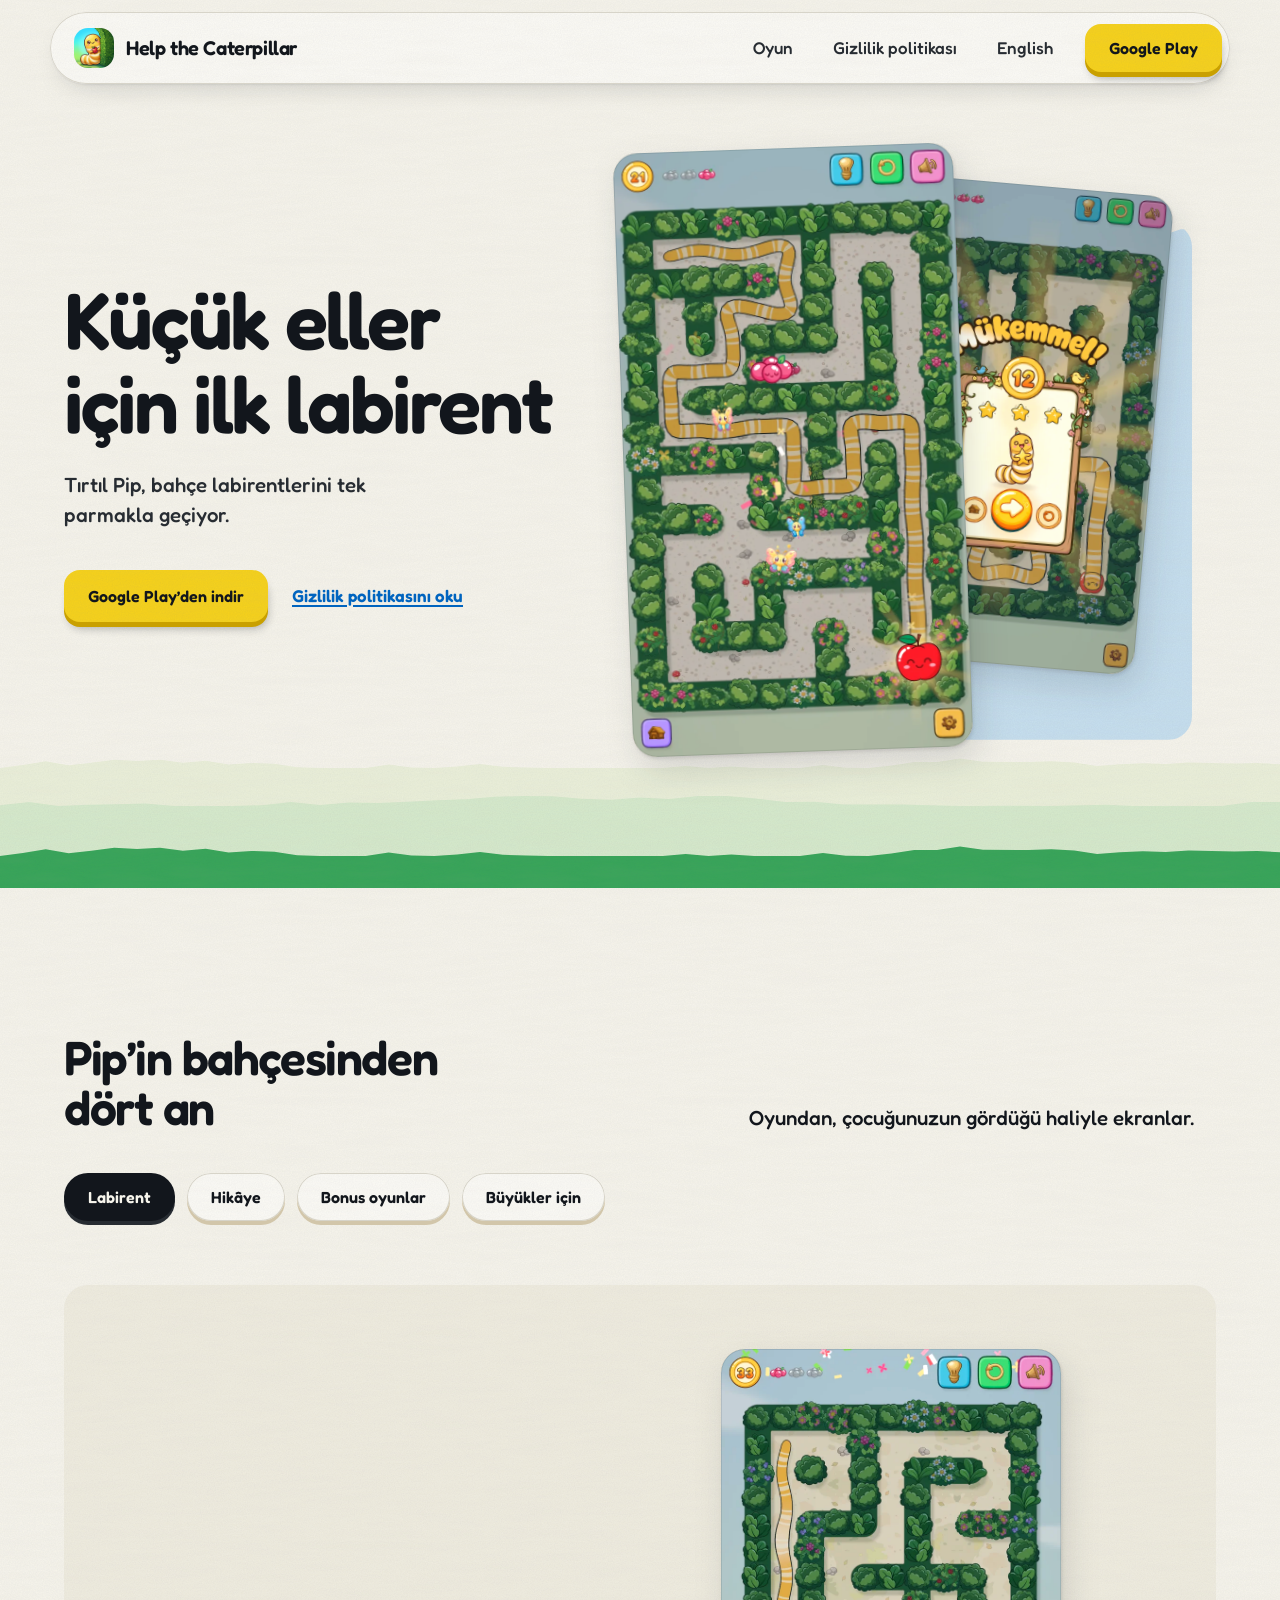
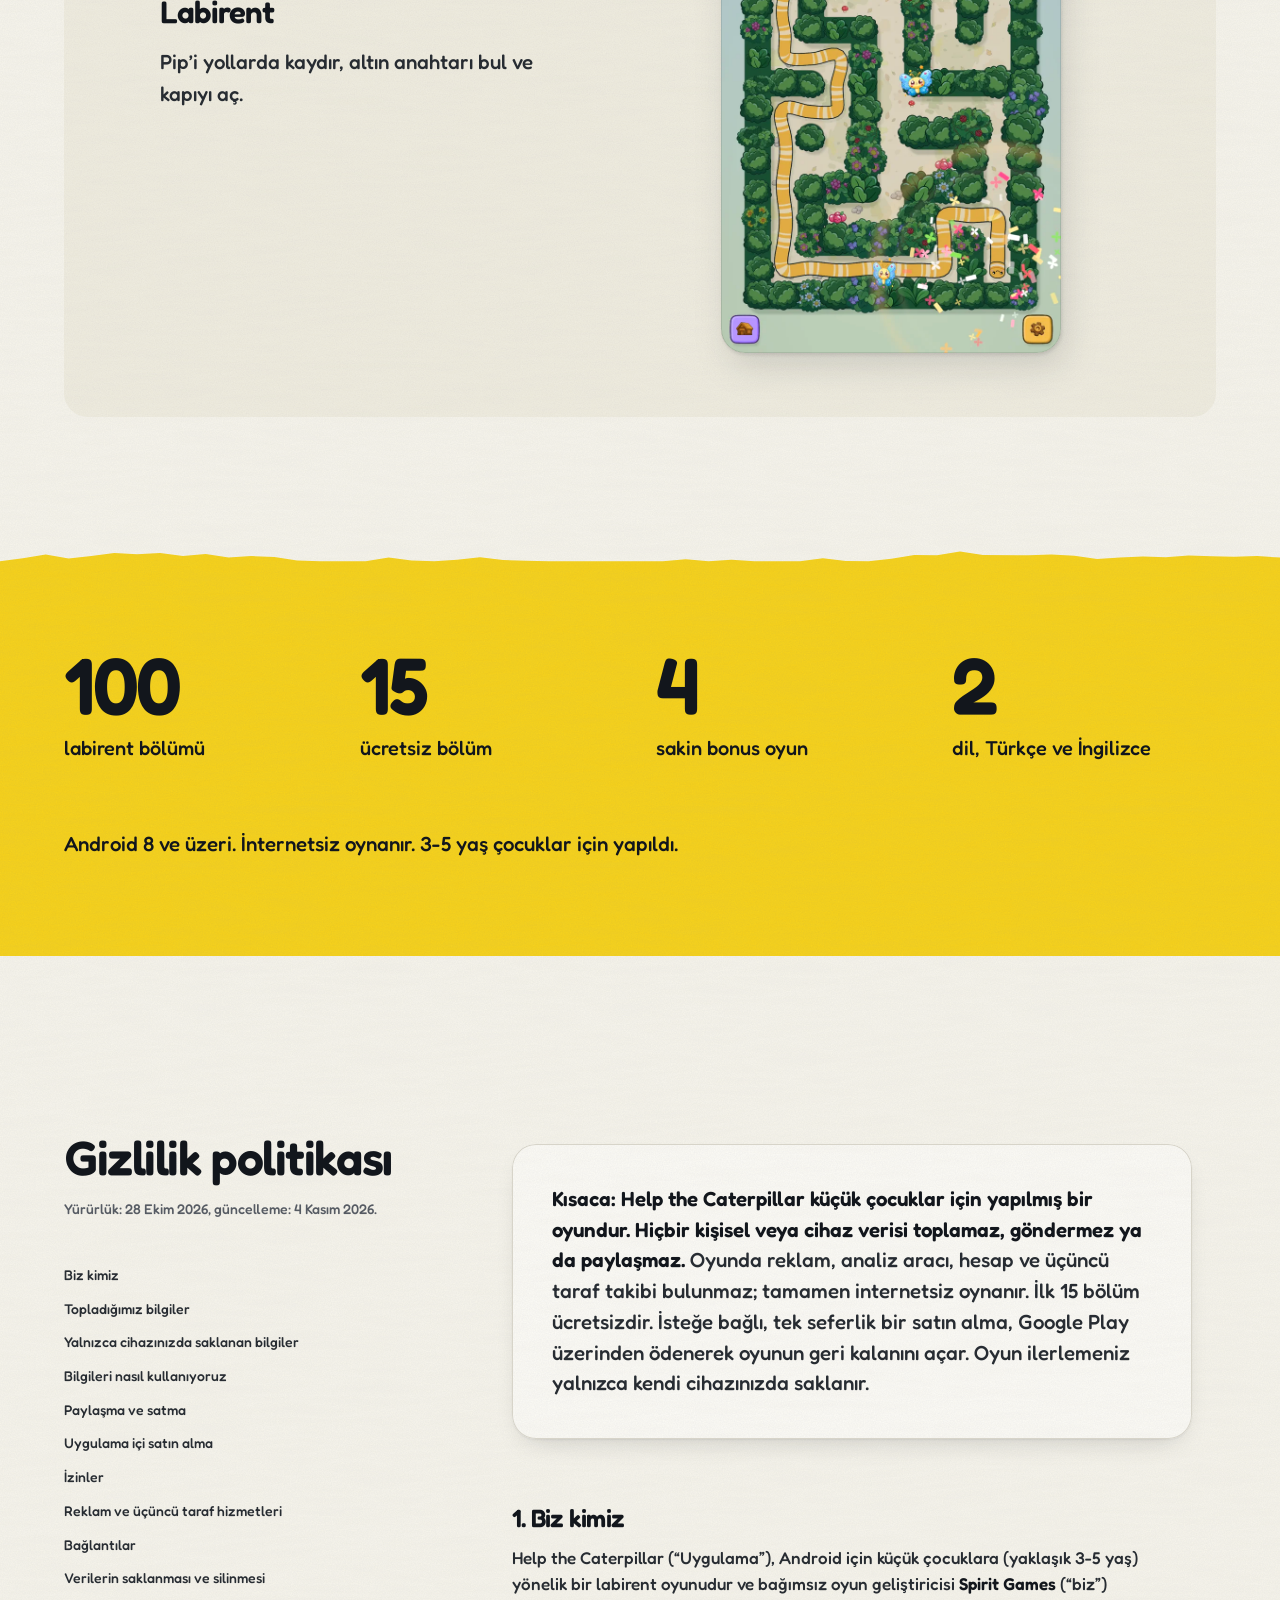
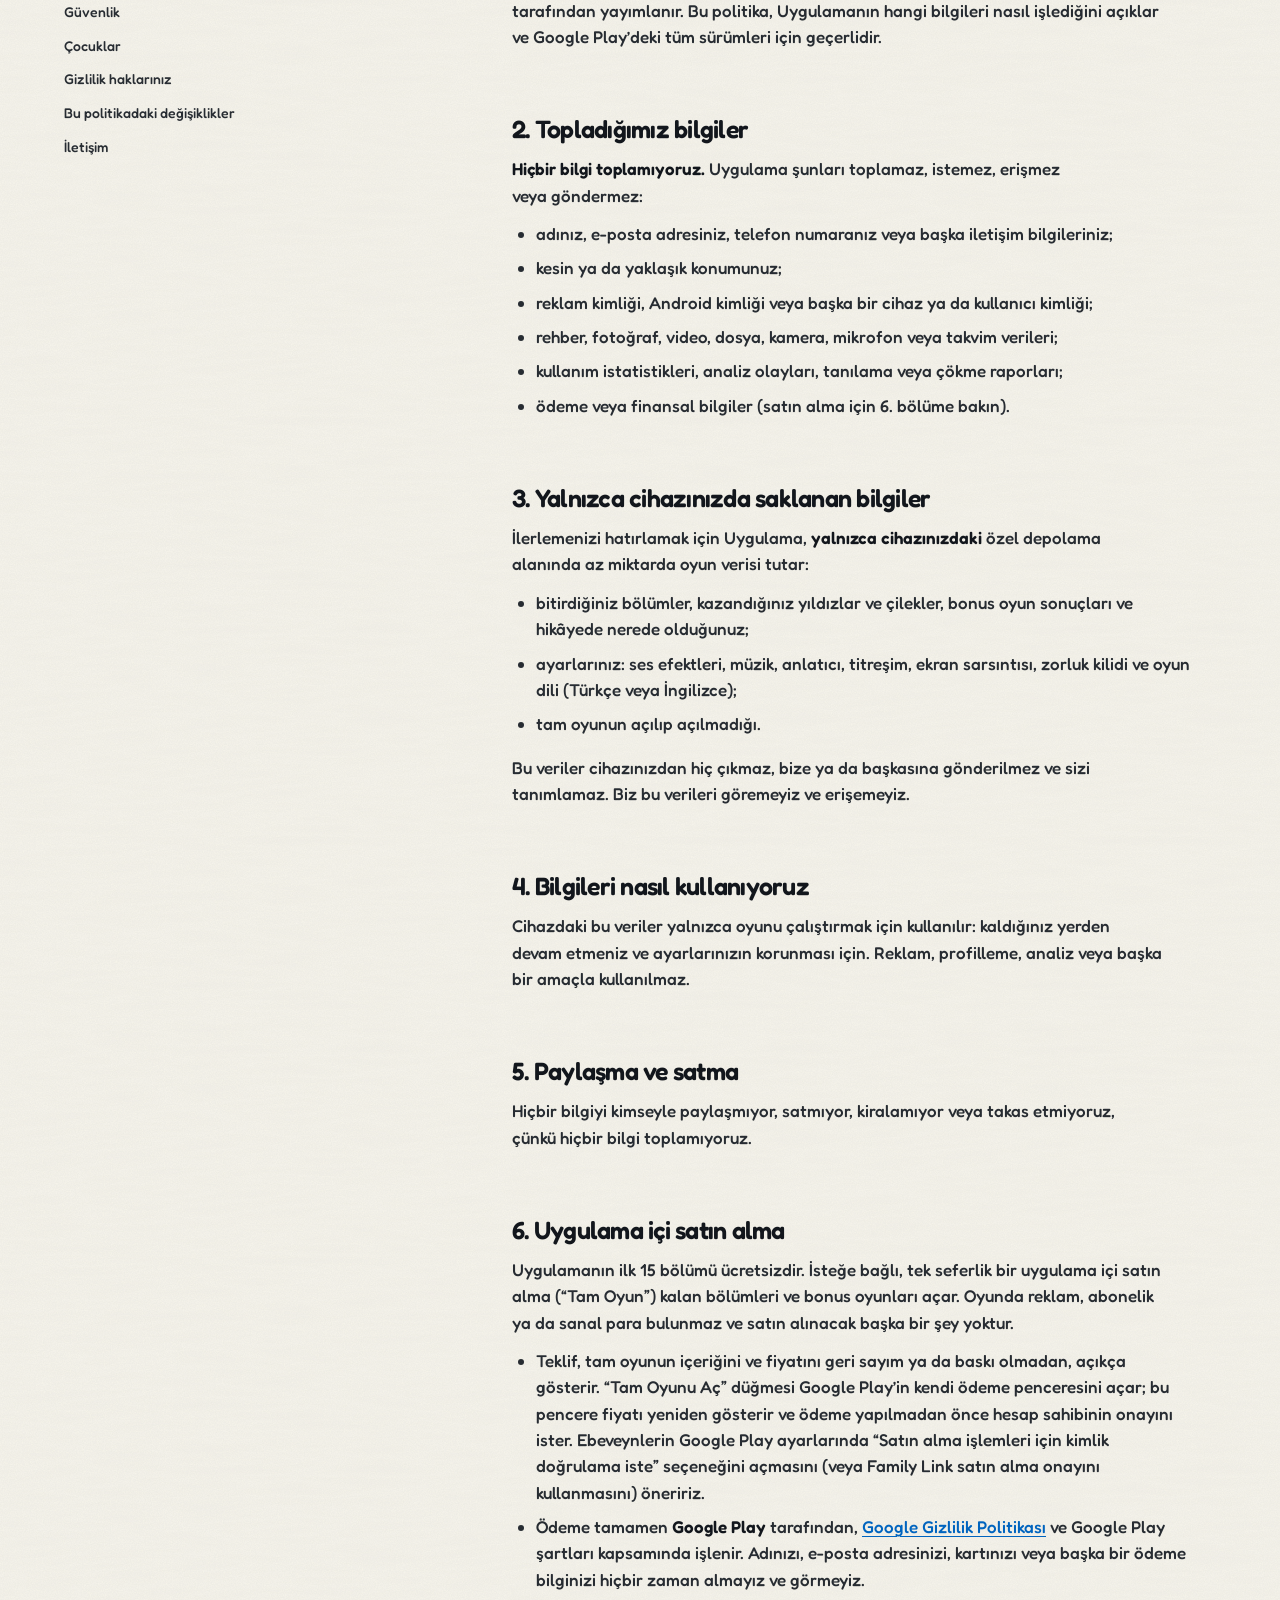
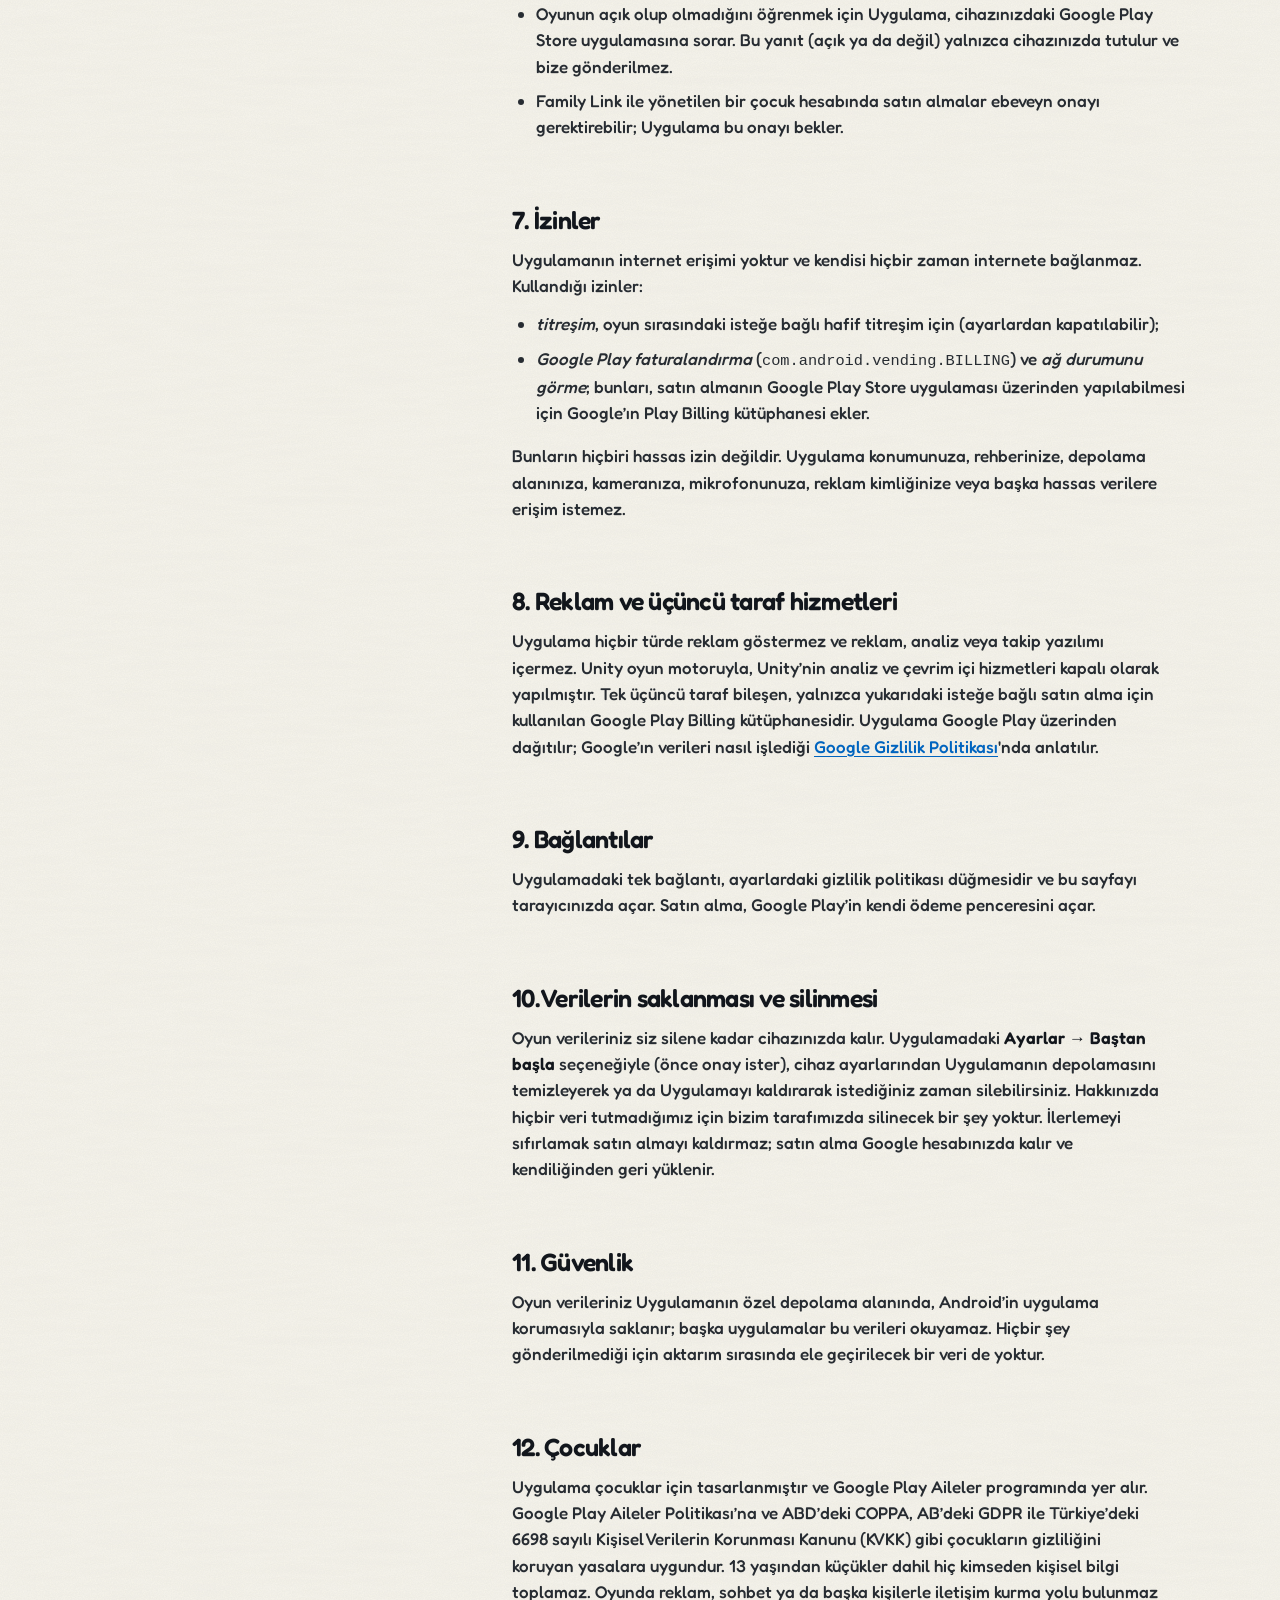
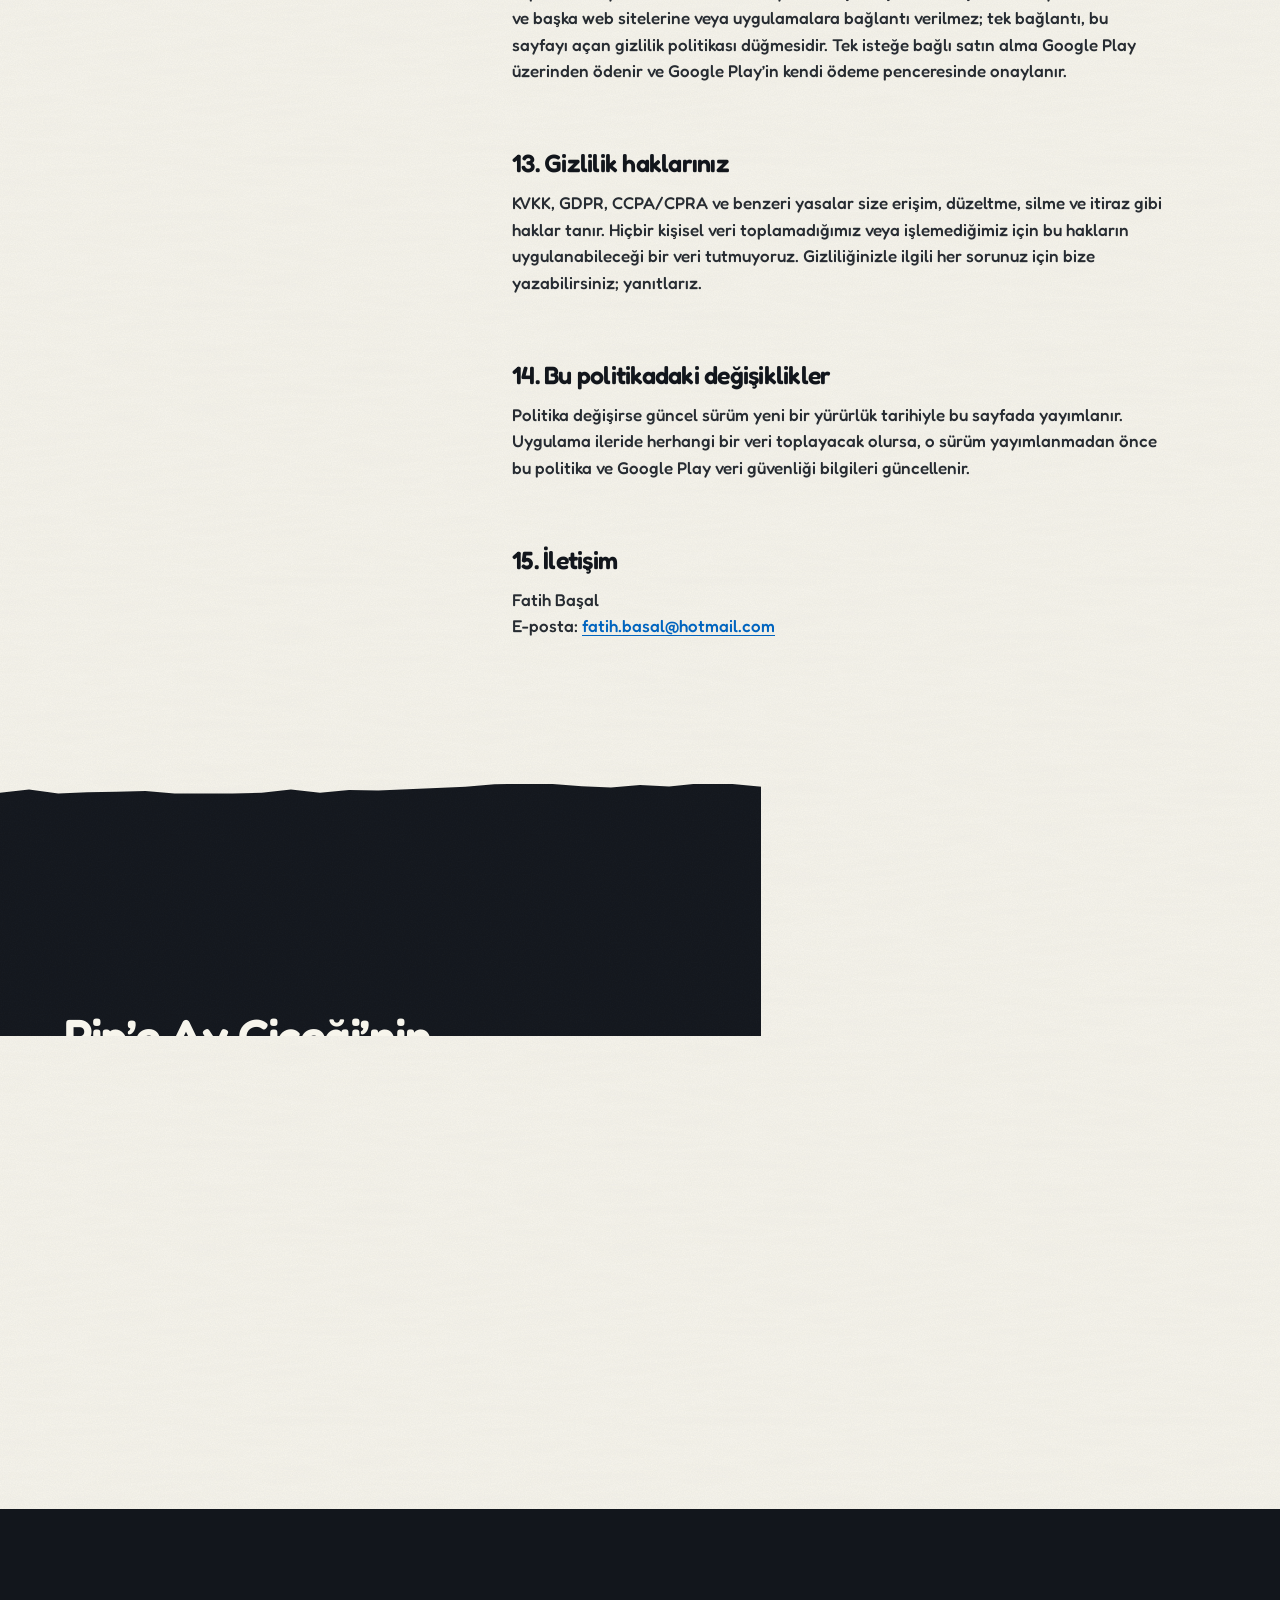
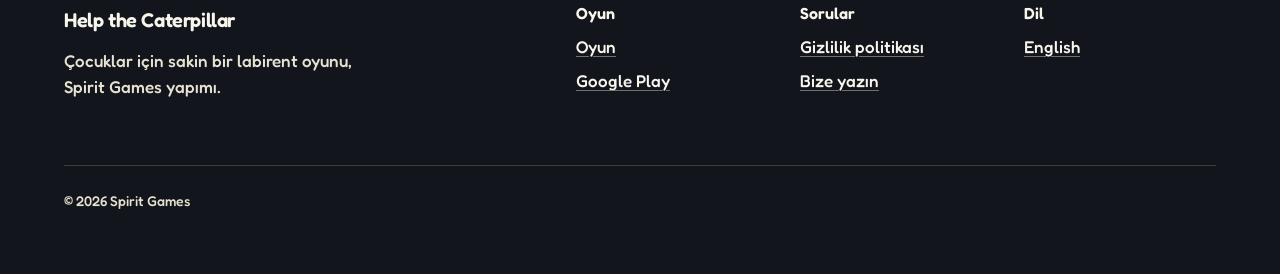
==== commit cb74120c: "Site: Fredoka self-hosted (SIL OFL, Turkish letters added), no third-party requests" ====
--- a/tr/index.html
+++ b/tr/index.html
@@ -17,8 +17,7 @@
 <meta property="og:image" content="https://fatihbasal.github.io/help-the-caterpillar/og.png">
 <meta name="twitter:card" content="summary_large_image">
 <link rel="icon" href="../img/icon.png">
-<link rel="preconnect" href="https://api.fontshare.com" crossorigin>
-<link href="https://api.fontshare.com/v2/css?f[]=chillax@500,600&amp;display=swap" rel="stylesheet">
+<link rel="preload" href="../fonts/fredoka-600.woff" as="font" type="font/woff" crossorigin>
 <link rel="stylesheet" href="../site.css">
 <script>document.documentElement.classList.add('js')</script>
 <script type="application/ld+json">
--- a/site.css
+++ b/site.css
@@ -1,10 +1,14 @@
 /* Hallmark · shape: Stage hero over a Switcher, a Figures field and a Long Document (swapped from Map / Diagram: half the page is a legal text) · genre: playful · theme: Hum (deal 1/3, seed homepage-privacy-policy-gentle-db0c·c401e390·2026-11-04·r0) · job: try · draw: 22eeab
  * hero: Stage · nav: floating pill · footer: index columns · imagery: screenshots 6 per language (the game's own captures) · signature: the real maze screen, Pip mid-path, laid on torn garden paper
  * axes: light/rounded-sans/chromatic-yellow · posture: full-palette · contrast: pass · fold: pass · copy: verbatim · v2.0.0 */
+/* Hallmark · display: Fredoka in place of Chillax, self-hosted under the SIL OFL with Turkish letters added, so the page loads nothing from another site */
 /* Hallmark · pre-emit critique: P4 H4 E4 S5 R4 V4 · weakest: P, a privacy page has little to argue; it argues that a children's game can say exactly what it does with data, and shows the game before the policy */
 /* Hallmark · copy: verbatim covers the privacy policy, a legal text the owner keeps word for word (two en dashes became commas, nothing else) */
 @import url("./tokens.css");
 @import url("./base.css");
+
+@font-face { font-family: "Fredoka"; src: url("./fonts/fredoka-500.woff") format("woff"); font-weight: 500; font-style: normal; font-display: swap; }
+@font-face { font-family: "Fredoka"; src: url("./fonts/fredoka-600.woff") format("woff"); font-weight: 600; font-style: normal; font-display: swap; }
 
 :root {
   --grain: url("data:image/svg+xml,%3Csvg xmlns='http://www.w3.org/2000/svg' width='180' height='180'%3E%3Cfilter id='g'%3E%3CfeTurbulence type='fractalNoise' baseFrequency='.85' numOctaves='2' stitchTiles='stitch'/%3E%3CfeColorMatrix values='0 0 0 0 .12 0 0 0 0 .12 0 0 0 0 .16 0 0 0 .07 0'/%3E%3C/filter%3E%3Crect width='100%25' height='100%25' filter='url(%23g)'/%3E%3C/svg%3E");
@@ -44,7 +48,7 @@
 
 /* ---- hero: Stage ---- */
 .hero { position: relative; min-height: calc(100dvh - var(--nav-h) - 2 * var(--space-sm)); display: grid; align-items: center; padding-block: var(--space-lg) var(--space-3xl); }
-.hero__grid { display: grid; grid-template-columns: minmax(0, 6fr) minmax(0, 5fr); gap: var(--space-2xl); align-items: center; }
+.hero__grid { display: grid; grid-template-columns: minmax(0, 5fr) minmax(0, 6fr); gap: var(--space-2xl); align-items: center; }
 .hero h1 { font-size: var(--text-display); max-width: 11ch; }
 .hero .lead { margin-top: var(--space-lg); color: var(--color-ink-2); max-width: 30ch; }
 .hero__actions { display: flex; flex-wrap: wrap; align-items: center; gap: var(--space-lg); margin-top: var(--space-xl); }
